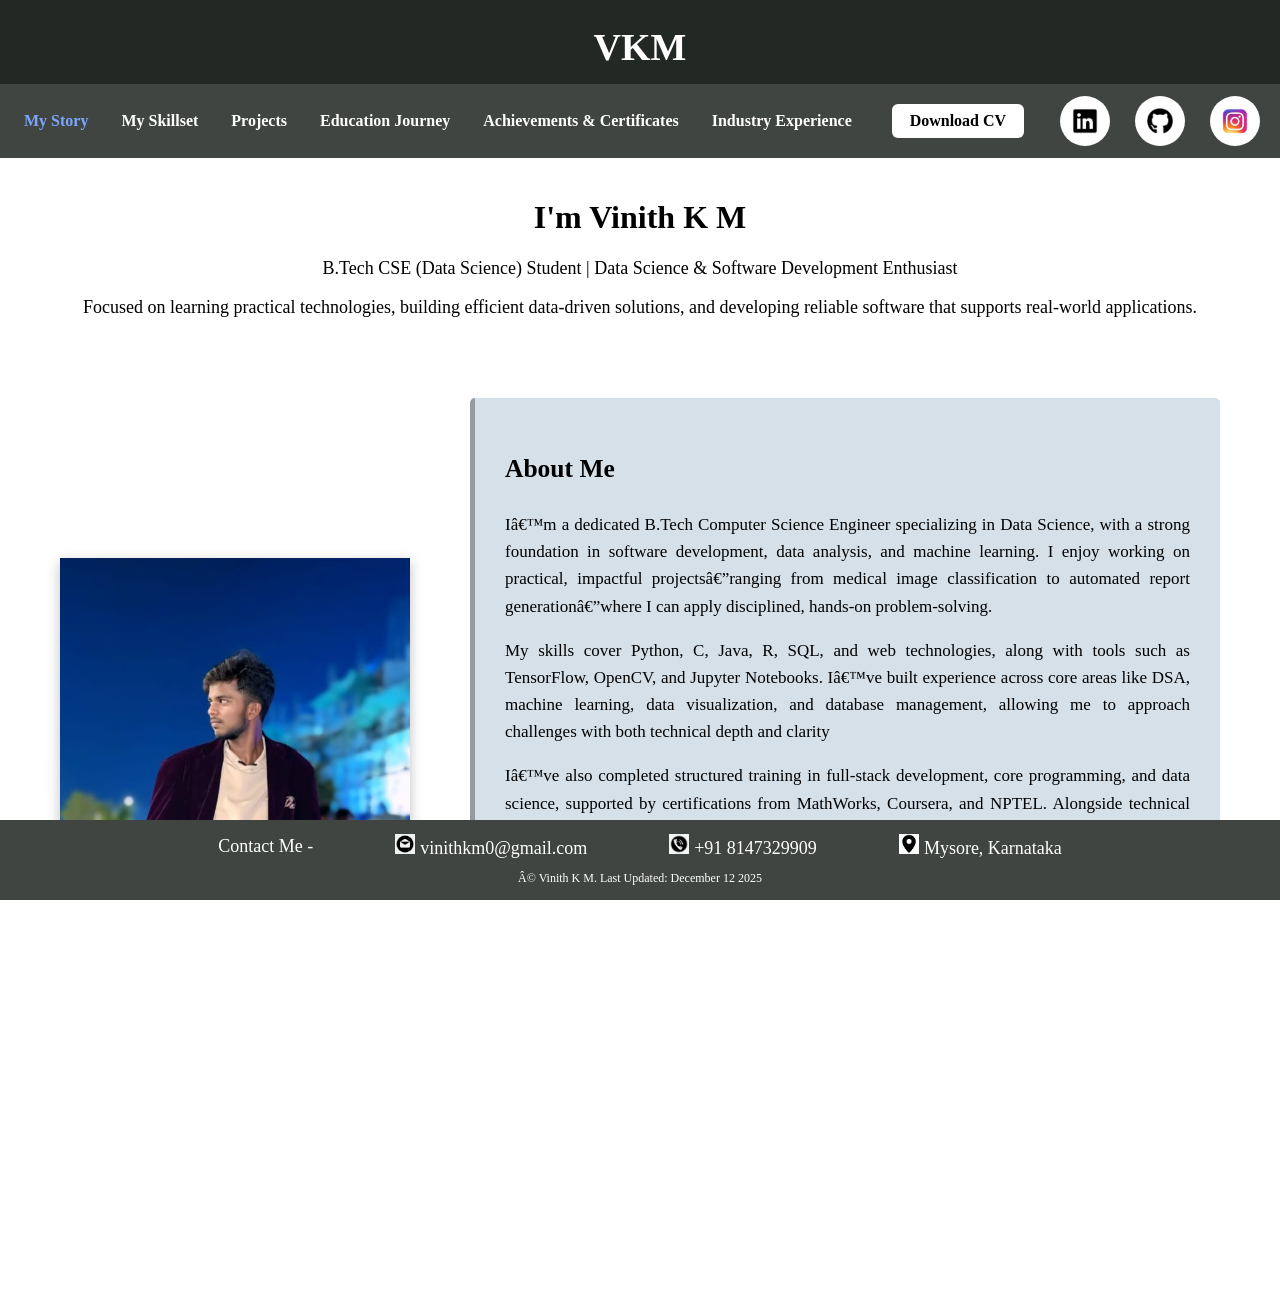
==== index.html @ 412a38e5 "Add files via upload" ====
<header class="main-header">

    <h1 class="site-title">VKM</h1>
<div class="nav-container">
    
    <nav>
        <ul class="nav-links">
            <li><a href="index.html" class="active">My Story</a></li>
            <li><a href="skills.html">My Skillset</a></li>
            <li><a href="projects.html">Projects</a></li>
            <li><a href="education.html">Education Journey</a></li>
            <li><a href="certificates.html">Achievements & Certificates</a></li>
            <li><a href="work.html">Industry Experience</a></li>
        </ul>
    </nav>

    <!-- CV Button FRST -->
    <a href="PDFs/VINITH K M  - ENG22DS0023.pdf" class="cv-btn" id="download CV">Download CV</a>

    <!-- Social Icons SECOND (after CV) -->
    <div class="header-socials">
        <a href="https://www.linkedin.com/in/vinith-k-m?utm_source=share&utm_campaign=share_via&utm_content=profile&utm_medium=android_app" target="_blank">
            <img src="images/linkdin.png" class="icon">
        </a>

        <a href="https://github.com/Vinithkm123" target="_blank">
            <img src="images/Github.png" class="icon">
        </a>

        <a href="https://www.instagram.com/mr_perfect_vini_05?igsh=MTJqa3Y0ZjNnNGR2eA==" target="_blank">
            <img src="images/insta.png" class="icon">
        </a>
    </div>

</div>

</header>

<!DOCTYPE html>
<html lang="en">
<head>
    <meta charset="UTF-8">
    <title>Vinith K M | Home</title>
    <link rel="stylesheet" href="style.css">
</head>

<body>

<div class="intro-text">
    <h1>I'm Vinith K M</h1>
    <p class="sub">B.Tech CSE (Data Science) Student | Data Science & Software Development Enthusiast</p>
    <p class="sub">Focused on learning practical technologies, building efficient data-driven solutions, and developing reliable software that supports real-world applications.</p>
</div>

 
<div class="page-layout">

    <div class="left-image">

                <section class="hero hero-home">

        <img src="images/my pic.jpeg" alt="Vinith K M">
    </div>

    <div class="right-content" c>

        <div class="home-wrapper">
            <div class="card about-card">
                <h2>About Me</h2>
                <p>I’m a dedicated B.Tech Computer Science Engineer specializing in Data Science, with a strong foundation in software development, data analysis, and machine learning. I enjoy working on practical, impactful projects—ranging from medical image classification to automated report generation—where I can apply disciplined, hands-on problem-solving.</p>

                <p>My skills cover Python, C, Java, R, SQL, and web technologies, along with tools such as TensorFlow, OpenCV,  and Jupyter Notebooks. I’ve built experience across core areas like DSA, machine learning, data visualization, and database management, allowing me to approach challenges with both technical depth and clarity</p>
                
                <p>I’ve also completed structured training in full-stack development, core programming, and data science, supported by certifications from MathWorks, Coursera, and NPTEL. Alongside technical learning, I’ve strengthened my communication and teamwork abilities through professional soft-skills programs.</p>
                 
                <p>I’ve completed an IoT industrial internship at Gravity India Pvt. Ltd., where I gained real-world exposure to device integration, sensors, cloud-based monitoring, and industrial workflows.
                   Alongside academics, I’m pursuing an advanced offline AI/ML program to sharpen my expertise through hands-on projects in statistics, machine learning, and deep learning.</p>   
            
                <p>Beyond academics, I enjoy creative work such as product innovation from waste and novel writing, and I stay active through cricket, cycling, and travel. I’m always exploring new ideas, learning consistently, and working toward building reliable, meaningful solutions.</p>
            </div>
        </div>

    </div>

</div>
<script>
document.getElementById("download CV").addEventListener("click", function(event) {
    event.preventDefault(); // stop auto-download

    // Step 1 → Ask confirmation
    let confirmDownload = confirm("Do you want to download the CV of Vinith K M?");

    if (confirmDownload) {
        // Step 2 → Start download
        const link = document.createElement('a');
        link.href = "PDFs/VINITH K M  - ENG22DS0023.pdf";
        link.download = "PDFs/VINITH K M CV.pdf";
        document.body.appendChild(link);
        link.click();
        document.body.removeChild(link);

        // Step 3 → Success message
        alert("CV downloaded successfully!");
    }
});
</script>
</body>

<footer>

    <div class="contact-links">
    <span>Contact Me - </span>
        <a class="contact-item" href="mailto:vinithkm0@gmail.com"target="_blank">
            <img src="images/mail.png" class="icon">
            <span>vinithkm0@gmail.com</span>
        </a>

        <a class="contact-item" href="tel:+917975054260">
            <img src="images/phone.png" class="icon"target="_blank">
            <span>+91 8147329909</span>
        </a>

         <a class="contact-item" href="https://www.google.com/maps/place/Mysuru,+Karnataka/@12.3106334,76.5532875,12z/data=!3m1!4b1!4m6!3m5!1s0x3baf70381d572ef9:0x2b89ece8c0f8396d!8m2!3d12.2958104!4d76.6393805!16zL20vMGo2MDM?entry=ttu&g_ep=EgoyMDI1MTIwOS4wIKXMDSoKLDEwMDc5MjA3MUgBUAM%3D"target="_blank">
            <img src="images/Location.png" class="icon">
            <span>Mysore, Karnataka</span>
        </a>
    </div>
    <p class="copyright">© Vinith K M. Last Updated: December 12 2025</p>
</footer>


</html>
---- style.css ----
/* RESET */
html, body {
    margin: 0;
    padding: 0;
    height: 100%;
    background: #ffffff;
    display: flex;
    flex-direction: column;
    overflow-x: hidden;
}

/* HEADER */
.main-header {
    background: #222824;
    padding-top: 25px;
    padding-bottom: 0;
    margin: 0;
}

header {
    position: relative;
}

.last-updated {
    position: absolute;
    top: 10px;
    right: 20px;
    font-size: 13px;
    color: #efe6e6;
    opacity: 0.85;
    font-weight: 500;
}

.site-title {
    text-align: center;
    color: white;
    font-size: 38px;
    font-weight: bold;
    margin: 0 0 15px 0;
}

/* NAV BAR */
.nav-container {
    width: 100%;
    background: #404541;
    padding: 12px 20px;
    display: flex;
    justify-content: space-between;
    align-items: center;
    flex-wrap: wrap;
    gap: 15px;
    box-sizing: border-box;
}

/* NAV LINKS */
.nav-links {
    list-style: none;
    display: flex;
    gap: 25px;
    padding: 0;
    margin: 0;
    flex-wrap: wrap;
    justify-content: center;
}

/* NAV ICON ROW */
.nav-icons {
    display: flex;
    align-items: center;
    justify-content: center;
    gap: 75px;
    flex-shrink: 0;
}

.nav-icons .icon {
    width: 74px;
    height: 44px;
    transition: transform 0.3s ease;
}

.nav-icons .icon:hover {
    transform: scale(1.25);
}

.nav-links a {
    position: relative;
    color: white;
    font-weight: 600;
    text-decoration: none;
    padding: 8px 4px;
    transition: color 0.25s ease;
}

.nav-links li a:hover {
    color: #7da6ff;
}

.nav-links a::after {
    content: "";
    position: absolute;
    left: 0;
    bottom: -4px;
    width: 0%;
    height: 3px;
    background: #7da6ff;
    transition: width 0.35s ease;
    border-radius: 10px;
}

.nav-links a:hover::after {
    width: 100%;
}

.active {
    color: #7da6ff !important;
}

.active::after {
    width: 100%;
}

/* HEADER SOCIAL ICONS */
.header-socials {
    display: flex;
    align-items: center;
    gap: 25px;
    flex-shrink: 0;
}

.header-socials a {
    width: 50px;
    height: 50px;
    background: white;
    border-radius: 50%;
    display: flex;
    align-items: center;
    justify-content: center;
    transition: transform 0.25s ease;
}

.header-socials .icon {
    width: 26px;
    height: 26px;
    object-fit: contain;
}

.header-socials a:hover {
    transform: scale(1.15);
    background: #7da6ff;
}

/* CV BUTTON */
.cv-btn {
    background: white;
    color: black;
    padding: 8px 18px;
    border-radius: 6px;
    font-weight: bold;
    text-decoration: none;
    transition: 0.25s;
    white-space: nowrap;
    flex-shrink: 0;
}

.cv-btn:hover {
    background: #7da6ff;
    transform: translateY(-3px);
}

/* PAGE CONTENT */
.page-layout {
    flex: 1;
    width: 100%;
    max-width: 1200px;
    margin: auto;
    display: flex;
    justify-content: center;
    align-items: center;
    gap: 60px;
    padding: 50px 20px 120px 20px;
    box-sizing: border-box;
}
.intro-text {
    width: 100%;
    text-align: center;
    margin-top: 20px;
}

.intro-text h1 {
    text-align: center !important;
}

/* ⭐ UPDATED HERO SECTION ⭐ */
.hero-section {
    display: flex;
    justify-content: center;   /* centers horizontally */
    align-items: center;       /* centers vertically */
    gap: 50px;
    padding: 40px 20px;
}

.hero-left img {
    width: 260px;
    height: 260px;
    border-radius: 50%;
    object-fit: cover;
}

.hero-right {
    text-align: center;  /* centers the H1 */
    max-width: 600px;
}

.hero-right h1 {
    font-size: 42px;
    margin-bottom: 20px;
    letter-spacing: 1px;
}

.sub {
    font-size: 18px;
    margin-bottom: 5px;
    text-align: center;
}

/* LEFT IMAGE (OLD) */
.left-image {
    width: 800px;
    height: 400px;
}

.left-image img {
    width: 100%;
    height: 100%;
    object-fit: cover;
    box-shadow: 0 4px 12px rgba(0,0,0,0.25);
}

/* RIGHT CONTENT */
.right-content {
    max-width: 750px;
    text-align: center;
}

/* ABOUT CARD */
.about-card {
    background: #d6e0e9;
    padding: 30px;
    border-left: 5px solid #989b9e;
    border-radius: 5px;
    margin-top: 25px;
    font-size: 17px;
    line-height: 1.6;
    text-align: justify;
}

/* FOOTER */
footer {
    position: fixed;
    bottom: 0;
    left: 0;
    width: 100%;
    background:#404541;
    text-align: center;
    padding: 2px 0;
    z-index: 1000;
}

body {
    padding-bottom: 40px;
}

/* CONTACT ROW */
.contact-links {
    display: flex;
    justify-content: center;
    align-items: center;
    gap: 82px;
    margin: 12px 0 2px 0;
}

.contact-item .icon {
    width: 20px;
    height: 20px;
    transition: transform 0.25s ease-in-out, opacity 0.25s ease-in-out;
}

.contact-item:hover .icon {
    transform: scale(1.12);
    opacity: 0.9;
}

.contact-item {
    transition: transform 0.25s ease-in-out;
    font-size: 20px;
    gap: 4px;
}

.contact-item:hover {
    transform: scale(1.05);
}

.contact-title,
footer span {
    color: white !important;
    font-size: 18px;
}

footer .copyright {
    color: white !important;
    opacity: 1 !important;
    font-size: 12px;
}

footer a {
    font-size: 86;
    color: white !important;
    text-decoration: none !important;
}

footer a:visited,
footer a:active,
footer a:hover {
    color: white !important;
}


/* SKILLS TITLE */
.skills-title {
    text-align: center;
    margin-top: 40px;
    font-size: 40px;
    font-weight: bold;
    color: #1e2124;
    letter-spacing: 1px;
}
.skills-heading {
    text-align: center;
    margin-top: 40px;   /* push below header */
    margin-bottom: 40px;
}

.skills-heading h2 {
    font-size: 38px;
    font-weight: 800;
    color: #000000;
    letter-spacing: 1px;
}

.skills-heading p {
    font-size: 18px;
    color: #181818;
    margin-top: 8px;
    opacity: 0.85;
}

/* SKILLS GRID */
.skills-container {
    max-width: 1200px;
    margin: 40px auto 120px auto;

    display: grid;
    grid-template-columns: repeat(auto-fill, minmax(280px, 1fr));
    
    gap: 120px;           /* equal spacing left–right & top–bottom */
    padding: 0 40px;     /* adds equal left–right breathing room */
    box-sizing: border-box;
}


/* CARD STYLE */
.skill-card {
    background: #d5c7ba;
    padding: 25px;
    border-radius: 12px;
    border-left: 6px solid #215caa;
    box-shadow: 0 4px 12px rgba(0,0,0,0.12);
    transition: transform 0.25s ease;
}

.skill-card:hover {
    transform: translateY(-6px);
}

/* CARD HEADING */
.skill-card h2 {
    margin-top: 0;
    margin-bottom: 15px;
    font-size: 24px;
    text-align: center;
    color: #1e2124;
}

/* LIST */
.skill-card ul {
    list-style: none;
    padding: 0;
    margin: 0;
}

.skill-card ul li {
    padding: 6px 0;
    font-size: 17px;
    border-bottom: 1px solid #c8c8c8;
}

.skill-card ul li:last-child {
    border: none;
}

/* PAGE TITLE */
.page-title {
    text-align: center;
    font-size: 38px;
    margin-top: 40px;
    margin-bottom: 30px;
    color: #1e2124;
}

.projects-heading {
    text-align: center;
    margin-top: 20px;     /* clean spacing under header */
    margin-bottom: 20px;
}

.projects-heading h2 {
    font-size: 38px;
    font-weight: 800;
    color: #000000;
    letter-spacing: 1px;
}

.projects-heading p {
    font-size: 18px;
    color: #161515;
    margin-top: 8px;
    opacity: 0.85;
}


/* PROJECT CONTAINER */
.projects-container {
    max-width: 1200px;
    margin: 60px auto 120px auto;   /* ↑ added top margin */
    padding: 0 40px;

    display: grid;
    grid-template-columns: repeat(auto-fill, minmax(320px, 1fr));
    gap: 40px;
}

/* PROJECT CARD */
.project-card {
    background: #d5c7ba;
    padding: 25px;
    border-radius: 12px;
    border-left: 5px solid #215caa;

    box-shadow: 0 4px 12px rgba(0,0,0,0.1);
    transition: transform 0.25s ease, box-shadow 0.25s ease;
}

/* Hover animation */
.project-card:hover {
    transform: translateY(-8px);
    box-shadow: 0 8px 20px rgba(0,0,0,0.2);
}

/* Title inside card */
.project-card h2 {
    font-size: 22px;
    margin-bottom: 10px;
    color: #215caa;
}

/* Paragraph */
.project-card p {
    font-size: 16px;
    line-height: 1.5;
    color: #333;
}

/* Button */
.project-btn {
    display: inline-block;
    margin-top: 15px;
    padding: 8px 14px;
    background: #215caa;
    color: white;
    text-decoration: none;
    border-radius: 6px;
    transition: 0.3s;
}

.project-btn:hover {
    background: #3b7bd6;
    transform: scale(1.05);
}

/* Education section */
.education-section {
  background: #fff;
  padding: 50px 20px;
}

.section-title {
  text-align: center;
  font-size: 34px;
  margin-bottom: 20px;
  font-weight: 700;
  color: #1e2124;
}

.education-heading {
    text-align: center;
    margin-top: 20px;       /* spacing under header */
    margin-bottom: 20px;
}

.education-heading h2 {
    font-size: 38px;
    font-weight: 800;
    color: #000000;
    letter-spacing: 1px;
}

.education-heading p {
    font-size: 18px;
    color: #181616;
    margin-top: 8px;
    opacity: 0.85;
}

/* Grid */
.education-grid {
  display: grid;
  grid-template-columns: repeat(auto-fit, minmax(330px, 1fr));
  gap: 28px;
  padding: 0 20px;
}

/* Entire card as link */
.edu-card {
  display: block;
  text-decoration: none;
  color: inherit;
  background: #d5c7ba;
  border-left: 6px solid #215caa;
  padding: 0;
  border-radius: 12px;
  overflow: hidden;
  transition: transform .22s ease, box-shadow .22s ease, background .22s ease;
  box-shadow: 0 6px 18px rgba(0,0,0,0.06);
}

.edu-card:hover {
  transform: translateY(-6px);
  box-shadow: 0 10px 26px rgba(0,0,0,0.12);
}

/* Institution Images */
.edu-img {
  width: 100%;
  height: 160px;
  object-fit: cover;
  border-bottom: 1px solid #ddd;
}

/* Content inside card */
.edu-content {
  padding: 18px 20px 20px;
}

.edu-head {
  display: flex;
  justify-content: space-between;
  align-items: center;
}

.edu-head h3 {
  margin: 0;
  font-size: 18px;
  color: #153a6b;
}

.edu-date {
  font-size: 13px;
  font-weight: 600;
  color: #616a75;
}

.edu-school {
  font-size: 15px;
  margin-top: 6px;
  margin-bottom: 10px;
  font-weight: 600;
  color: #333;
}

.edu-points,
.edu-ppoints {
  margin: 0;
  padding-left: 18px;
  font-size: 14px;
  line-height: 1.6;
  color: #333;
}

.edu-points li,
.edu-ppoints li {
  margin-bottom: 6px;
}

/* ============================
   CERTIFICATES PAGE LAYOUT
   ============================ */

.certificates-section {
    margin-top: 40px !important;     /* clean spacing below header */
    padding-bottom: 40px !important; /* clean spacing above footer */
    width: 100%;
    display: flex;
    justify-content: center;
}

.certifications-heading {
    text-align: center;
    margin-top: 20px;      
    margin-bottom: 5px;
}

.certifications-heading h2 {
    font-size: 38px;
    font-weight: 800;
    color: #1e2124;
    letter-spacing: 1px;
}

.certifications-heading p {
    font-size: 18px;
    color: #444;
    margin-top: 8px;
    opacity: 0.85;
}

/* List wrapper */
.cert-list {
    width: 85%;
    max-width: 1100px;
    display: flex;
    flex-direction: column;
    gap: 35px;
    margin: auto;
}

/* Certificate card layout */
.cert-card-horizontal {
    display: flex;
    align-items: center;
    background: #d5c7ba;
    padding: 25px;
    border-radius: 14px;
    box-shadow: 0px 5px 18px rgba(0,0,0,0.15);
    transition: 0.25s ease;
    width: 100%;
    min-height: 180px;
}

.cert-card-horizontal:hover {
    transform: translateY(-5px);
}

/* Left image */
.cert-img-box {
    width: 220px;
    height: 150px;
    border-radius: 12px;
    overflow: hidden;
    flex-shrink: 0;
}

.cert-img-box img {
    width: 100%;
    height: 100%;
    object-fit: cover;
}

/* Right content (text left + button right) */
.cert-info {
    margin-left: 25px;
    width: 100%;
    display: flex;
    justify-content: space-between;  /* left text + right button */
    align-items: center;
}

/* Text block */
.cert-text {
    max-width: 70%;
    display: flex;
    flex-direction: column;
    gap: 8px;
}

.cert-text h3 {
    margin: 0;
    font-size: 22px;
    font-weight: 700;
}

.cert-learned {
    padding-left: 18px;
    font-size: 15px;
    color: #333;
    line-height: 1.5;
}

.cert-learned li {
    margin-bottom: 4px;
}

/* Right-side button */
.view-cert-btn {
    padding: 10px 20px;
    background: #006cff;
    color: white !important;
    border-radius: 8px;
    text-decoration: none;
    font-weight: 600;
    white-space: nowrap;
    transition: 0.2s ease;
}

.view-cert-btn:hover {
    background: #004ec2;
    transform: translateY(-2px);
}

.work-heading {
    text-align: center;
    margin-top: 20px;       
    margin-bottom: 20px;
}

.work-heading h2 {
    font-size: 38px;
    font-weight: 800;
    color: #000000;
    letter-spacing: 1px;
}

.work-heading p {
    font-size: 18px;
    color: #201d1d;
    margin-top: 8px;
    opacity: 0.85;
}

.work-list {
    width: 85%;
    max-width: 1100px;
    margin: 40px auto 140px auto; /* safe spacing above footer */
    display: flex;
    flex-direction: column;
    gap: 30px;
}

.work-card {
    width: 85%;              /* reduce card width */
    max-width: 900px;        /* prevents stretching */
    margin: 0 auto;          /* centers the card */
    display: flex;
    align-items: center;
    justify-content: space-between;
    background: #d5c7ba;
    padding: 25px;
    border-radius: 12px;
    border-left: 6px solid #215caa;
    box-shadow: 0 5px 18px rgba(0,0,0,0.12);
    gap: 25px;
    transition: 0.25s ease;
}


.work-card:hover {
    transform: translateY(-5px);
}

/* LEFT IMAGE */
.work-left {
    display: flex;
    flex-direction: column;
    align-items: center;
}

.work-img {
    width: 160px;
    height: 120px;
    object-fit: cover;
    border-radius: 10px;
}

/* CENTER DETAILS */
.work-content {
    flex: 1;
}

.work-content h3 {
    margin: 0;
    font-size: 22px;
    font-weight: 700;
}

.work-duration {
    font-size: 15px;
    font-weight: 600;
    color: #444;
    margin-top: 4px;
}

.work-points {
    margin-top: 10px;
    padding-left: 18px;
    line-height: 1.6;
    font-size: 15px;
}

/* RIGHT BUTTON */
.view-work-btn {
    padding: 10px 20px;
    background: #006cff;
    color: #fff !important;
    border-radius: 8px;
    text-decoration: none;
    font-weight: 600;
    white-space: nowrap;
    transition: 0.25s ease;
}

.view-work-btn:hover {
    background: #004ec2;
    transform: translateY(-2px);
}
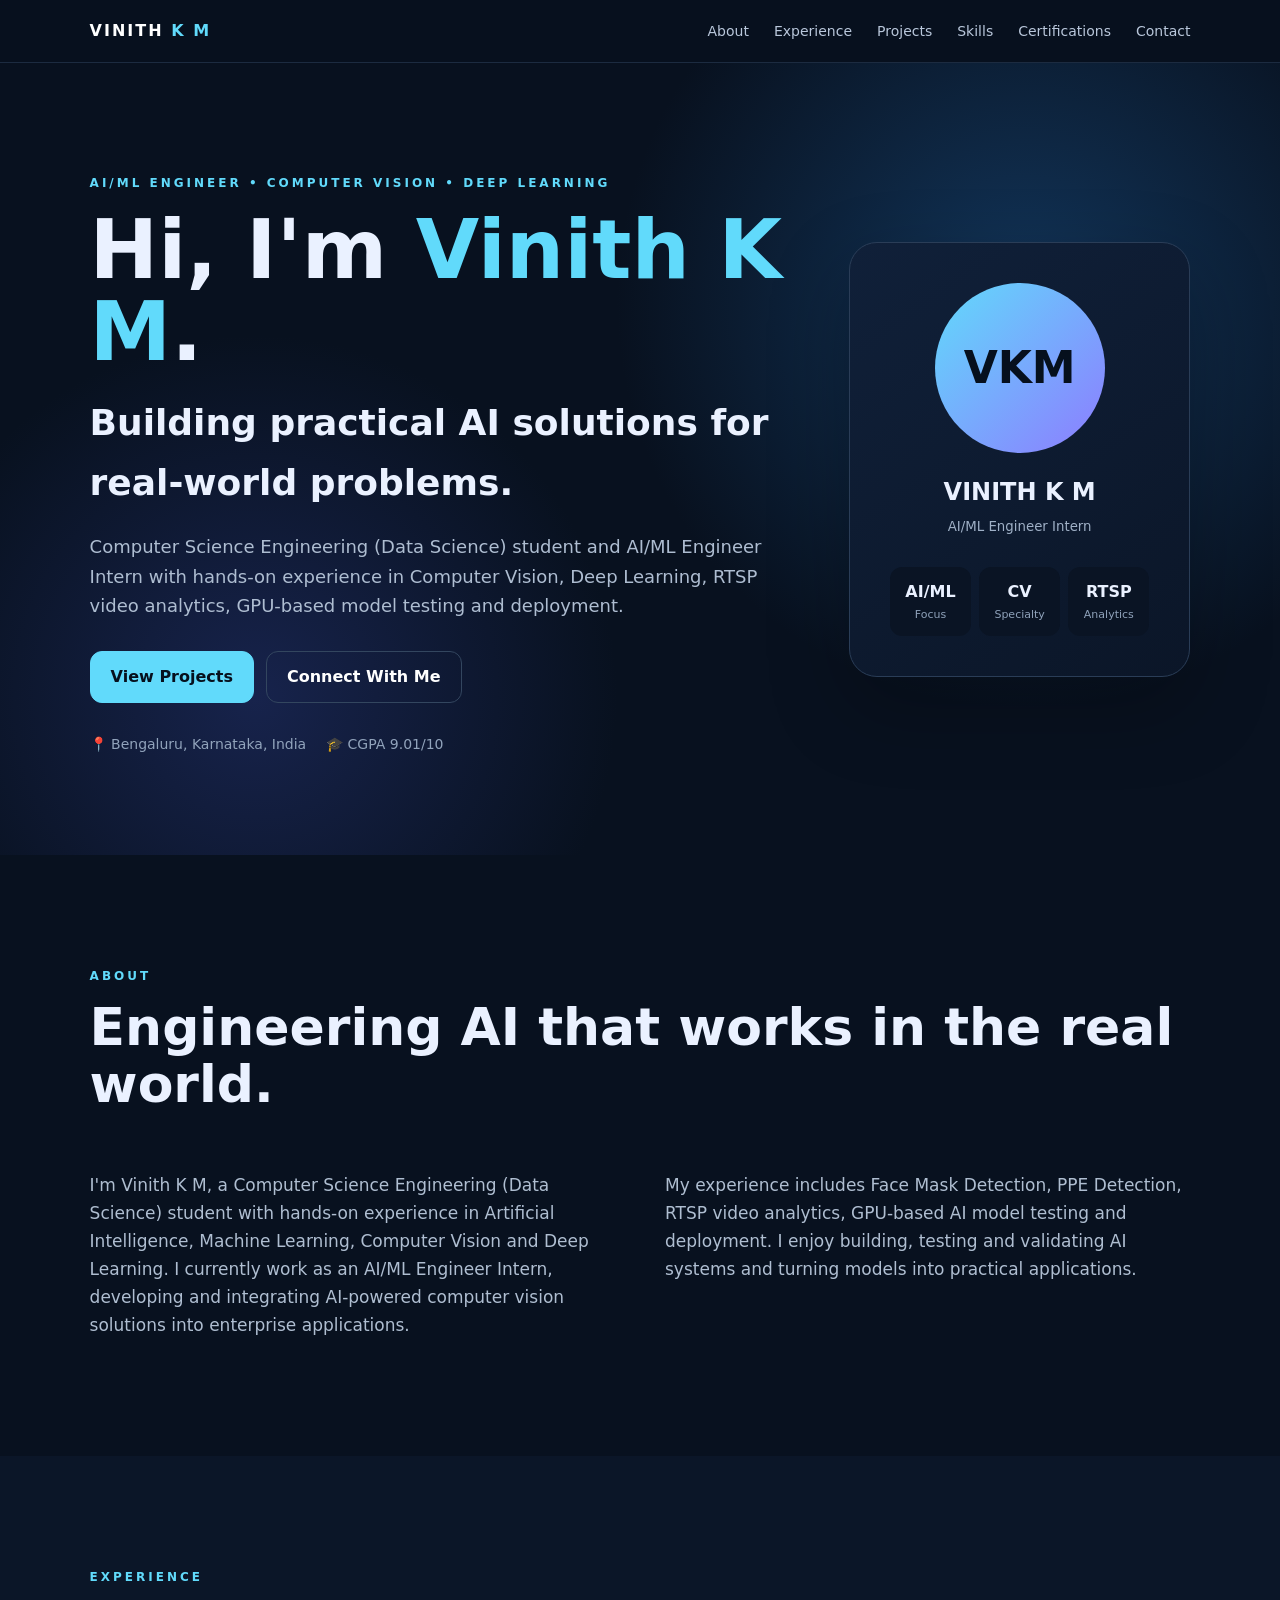
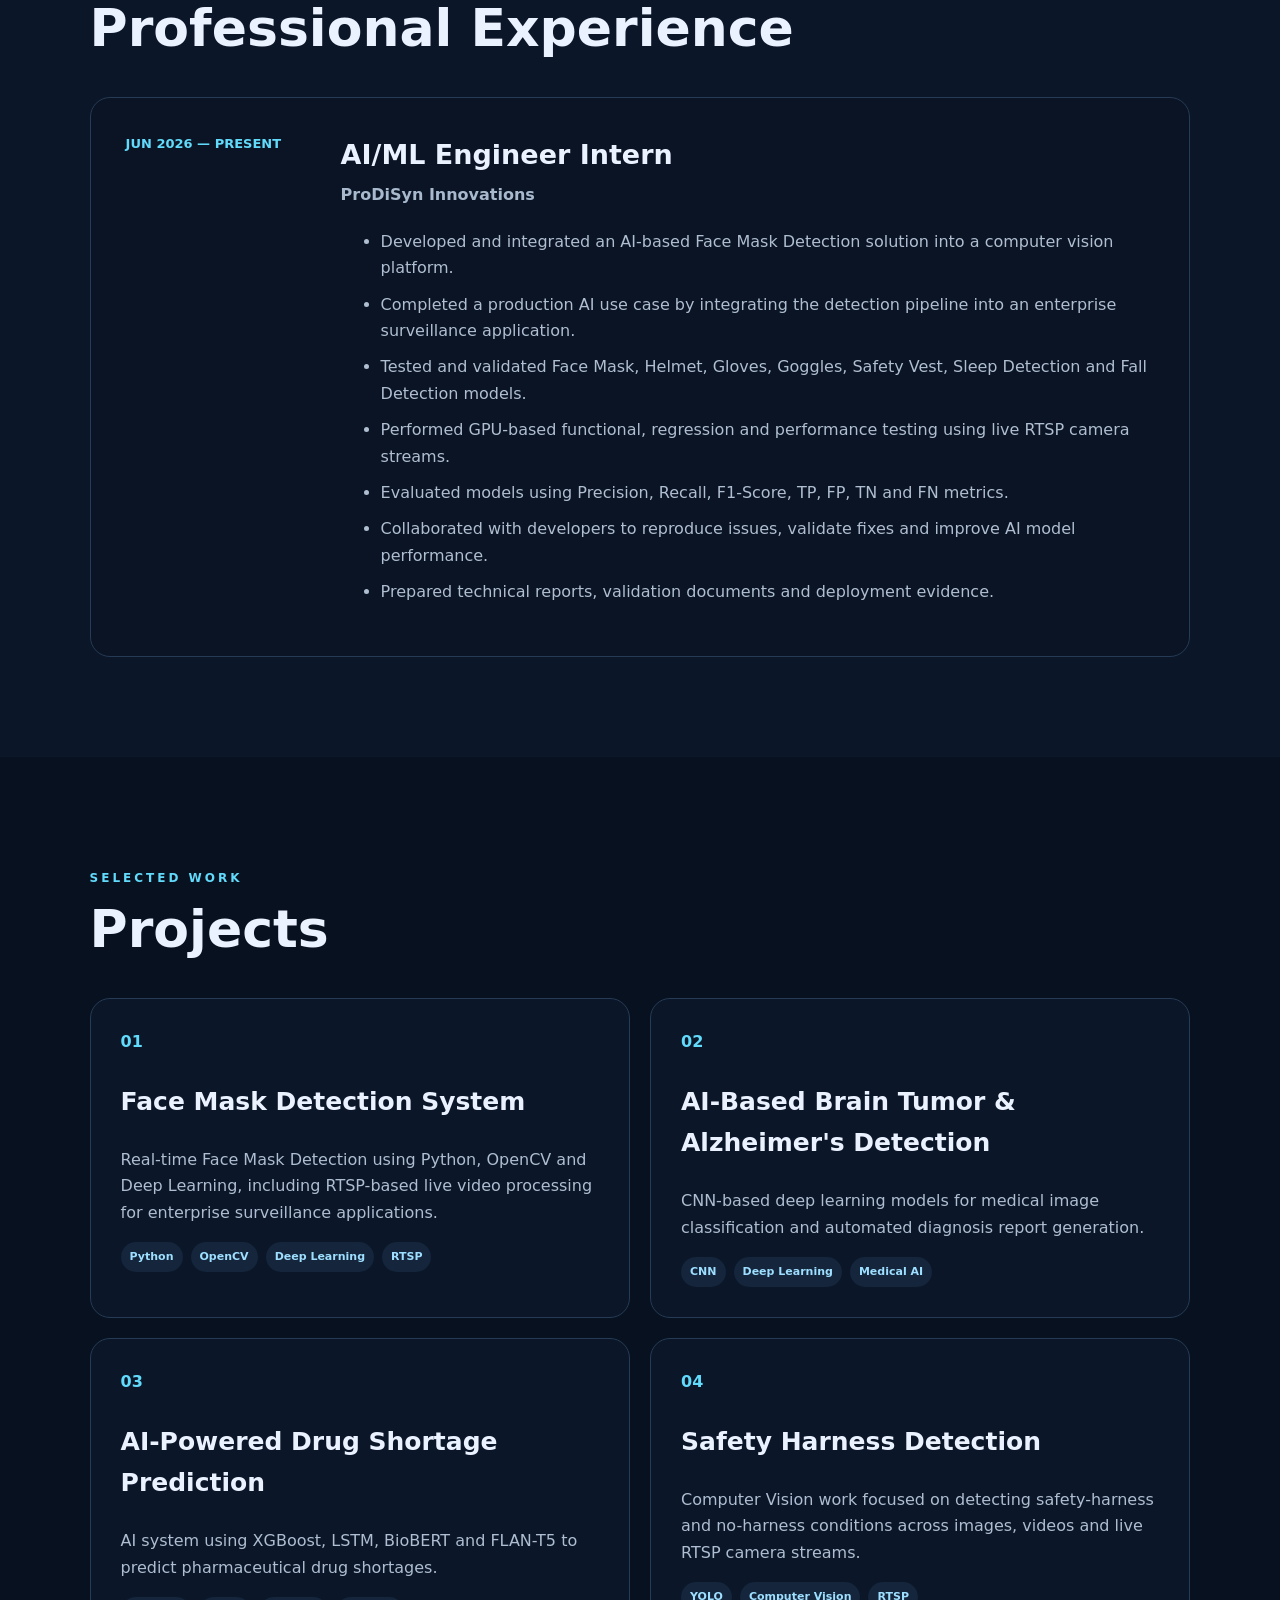
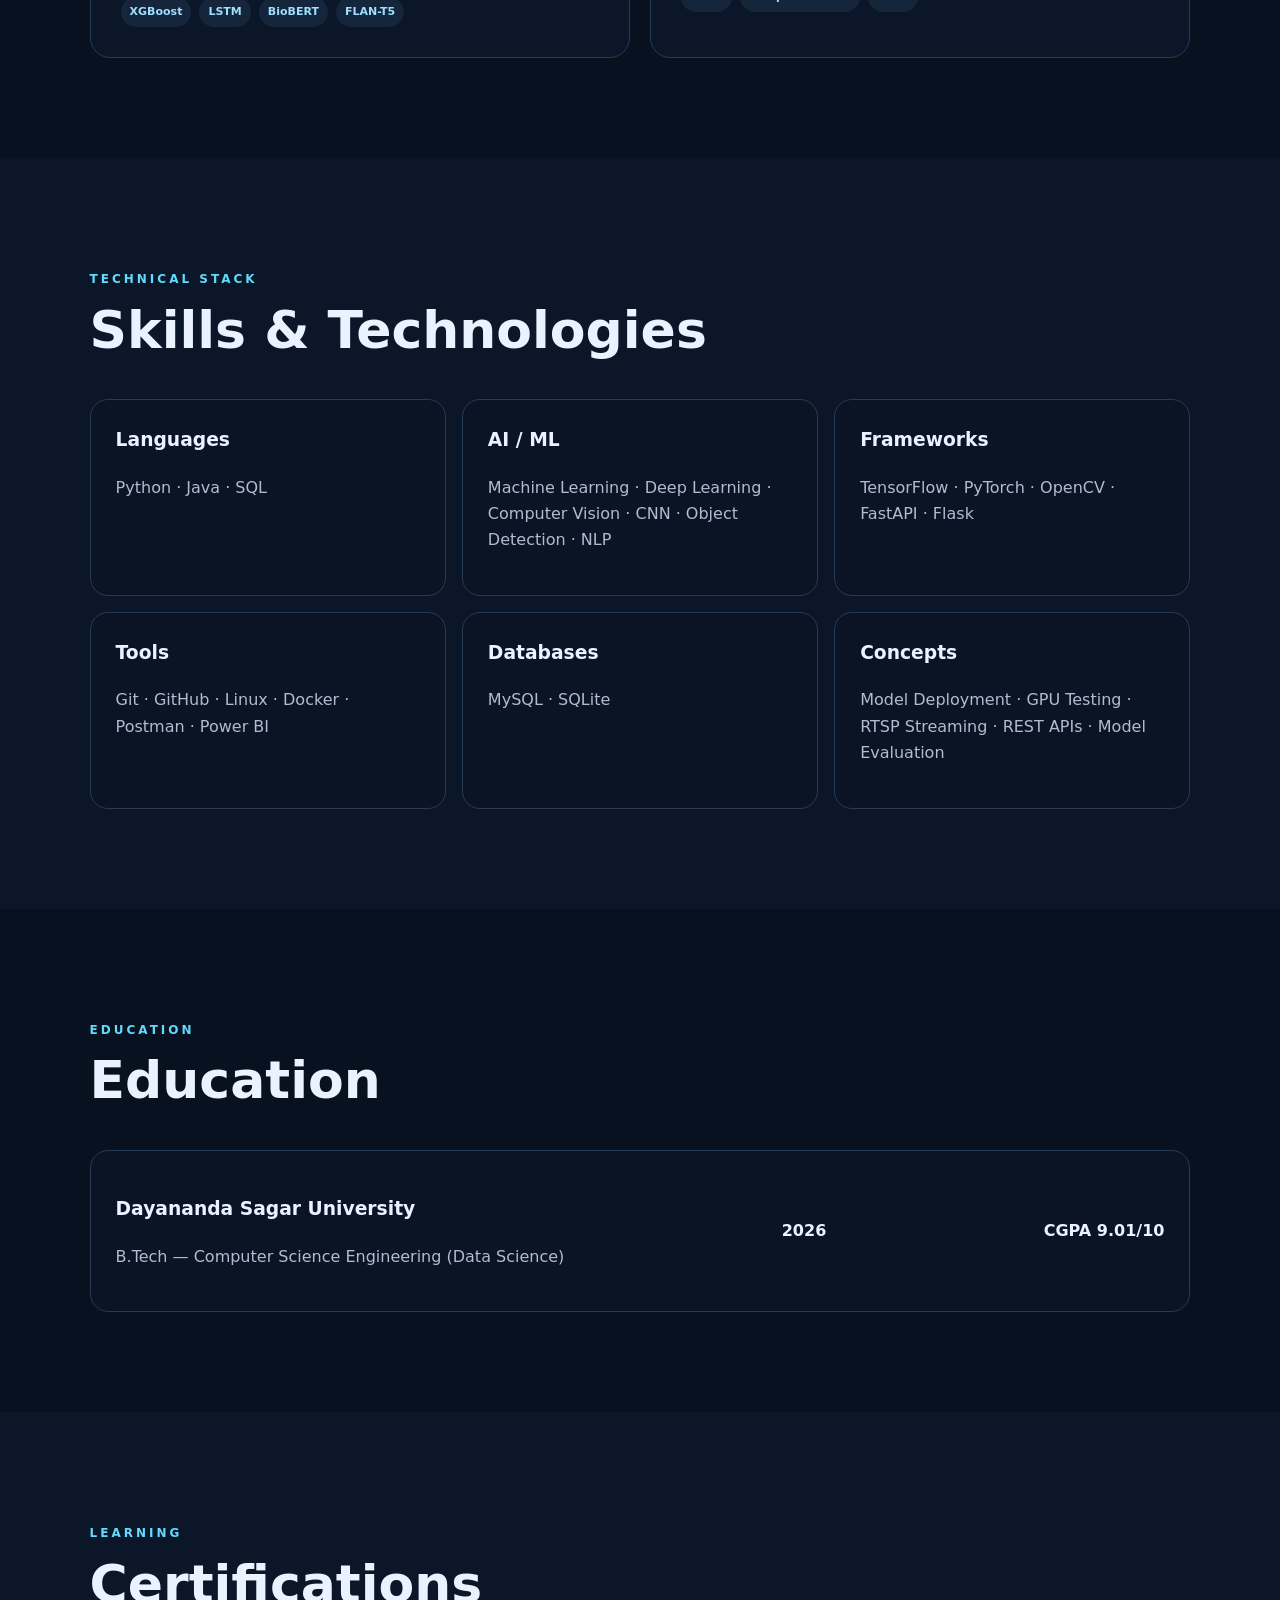
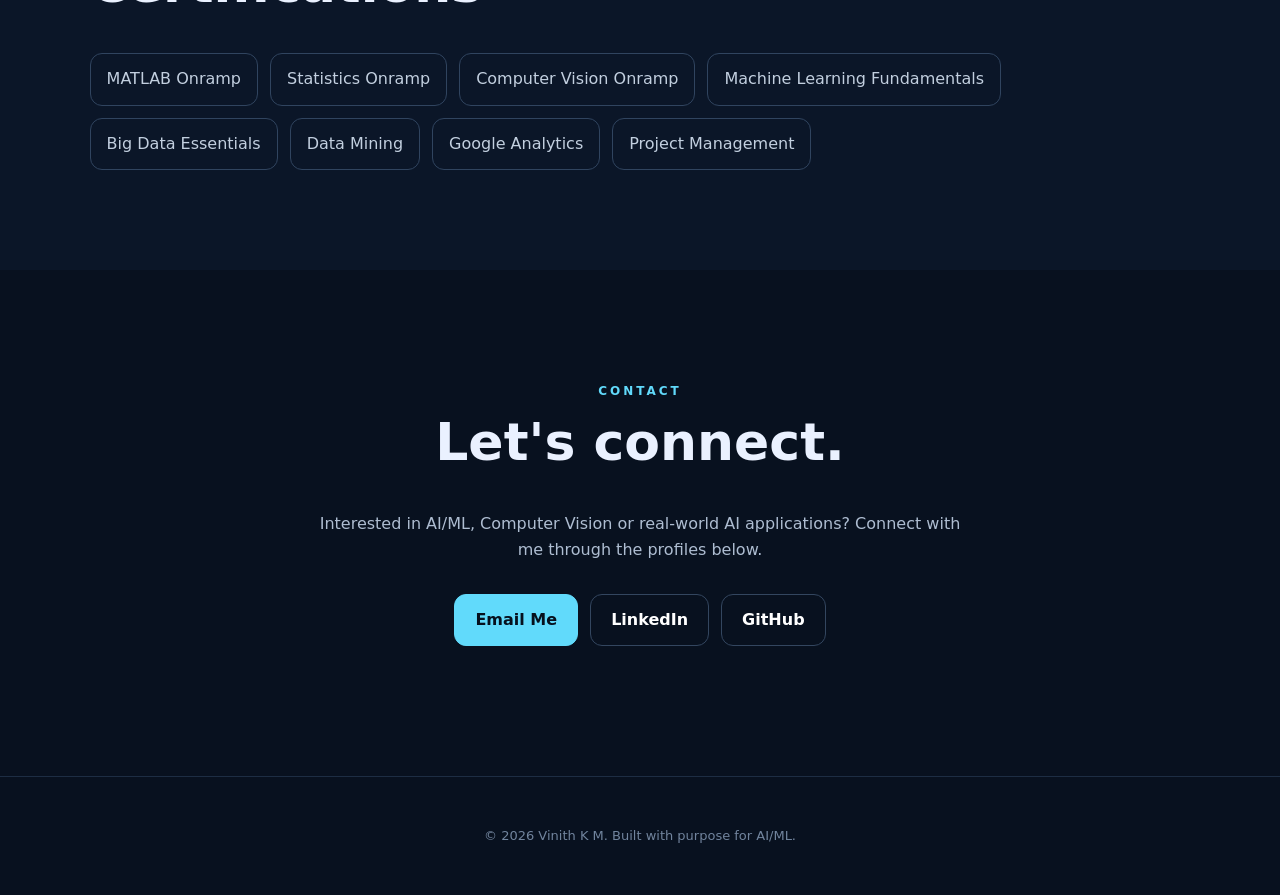
==== commit 8af6467b: "Update Vinith K M professional portfolio" ====
--- a/index.html
+++ b/index.html
@@ -1,136 +1,154 @@
-<header class="main-header">
-
-    <h1 class="site-title">VKM</h1>
-<div class="nav-container">
-    
-    <nav>
-        <ul class="nav-links">
-            <li><a href="index.html" class="active">My Story</a></li>
-            <li><a href="skills.html">My Skillset</a></li>
-            <li><a href="projects.html">Projects</a></li>
-            <li><a href="education.html">Education Journey</a></li>
-            <li><a href="certificates.html">Achievements & Certificates</a></li>
-            <li><a href="work.html">Industry Experience</a></li>
-        </ul>
-    </nav>
-
-    <!-- CV Button FRST -->
-    <a href="PDFs/VINITH K M  - ENG22DS0023.pdf" class="cv-btn" id="download CV">Download CV</a>
-
-    <!-- Social Icons SECOND (after CV) -->
-    <div class="header-socials">
-        <a href="https://www.linkedin.com/in/vinith-k-m?utm_source=share&utm_campaign=share_via&utm_content=profile&utm_medium=android_app" target="_blank">
-            <img src="images/linkdin.png" class="icon">
-        </a>
-
-        <a href="https://github.com/Vinithkm123" target="_blank">
-            <img src="images/Github.png" class="icon">
-        </a>
-
-        <a href="https://www.instagram.com/mr_perfect_vini_05?igsh=MTJqa3Y0ZjNnNGR2eA==" target="_blank">
-            <img src="images/insta.png" class="icon">
-        </a>
-    </div>
-
-</div>
-
-</header>
-
-<!DOCTYPE html>
-<html lang="en">
-<head>
-    <meta charset="UTF-8">
-    <title>Vinith K M | Home</title>
-    <link rel="stylesheet" href="style.css">
-</head>
-
-<body>
-
-<div class="intro-text">
-    <h1>I'm Vinith K M</h1>
-    <p class="sub">B.Tech CSE (Data Science) Student | Data Science & Software Development Enthusiast</p>
-    <p class="sub">Focused on learning practical technologies, building efficient data-driven solutions, and developing reliable software that supports real-world applications.</p>
-</div>
-
- 
-<div class="page-layout">
-
-    <div class="left-image">
-
-                <section class="hero hero-home">
-
-        <img src="images/my pic.jpeg" alt="Vinith K M">
-    </div>
-
-    <div class="right-content" c>
-
-        <div class="home-wrapper">
-            <div class="card about-card">
-                <h2>About Me</h2>
-                <p>I’m a dedicated B.Tech Computer Science Engineer specializing in Data Science, with a strong foundation in software development, data analysis, and machine learning. I enjoy working on practical, impactful projects—ranging from medical image classification to automated report generation—where I can apply disciplined, hands-on problem-solving.</p>
-
-                <p>My skills cover Python, C, Java, R, SQL, and web technologies, along with tools such as TensorFlow, OpenCV,  and Jupyter Notebooks. I’ve built experience across core areas like DSA, machine learning, data visualization, and database management, allowing me to approach challenges with both technical depth and clarity</p>
-                
-                <p>I’ve also completed structured training in full-stack development, core programming, and data science, supported by certifications from MathWorks, Coursera, and NPTEL. Alongside technical learning, I’ve strengthened my communication and teamwork abilities through professional soft-skills programs.</p>
-                 
-                <p>I’ve completed an IoT industrial internship at Gravity India Pvt. Ltd., where I gained real-world exposure to device integration, sensors, cloud-based monitoring, and industrial workflows.
-                   Alongside academics, I’m pursuing an advanced offline AI/ML program to sharpen my expertise through hands-on projects in statistics, machine learning, and deep learning.</p>   
-            
-                <p>Beyond academics, I enjoy creative work such as product innovation from waste and novel writing, and I stay active through cricket, cycling, and travel. I’m always exploring new ideas, learning consistently, and working toward building reliable, meaningful solutions.</p>
-            </div>
-        </div>
-
-    </div>
-
-</div>
-<script>
-document.getElementById("download CV").addEventListener("click", function(event) {
-    event.preventDefault(); // stop auto-download
-
-    // Step 1 → Ask confirmation
-    let confirmDownload = confirm("Do you want to download the CV of Vinith K M?");
-
-    if (confirmDownload) {
-        // Step 2 → Start download
-        const link = document.createElement('a');
-        link.href = "PDFs/VINITH K M  - ENG22DS0023.pdf";
-        link.download = "PDFs/VINITH K M CV.pdf";
-        document.body.appendChild(link);
-        link.click();
-        document.body.removeChild(link);
-
-        // Step 3 → Success message
-        alert("CV downloaded successfully!");
-    }
-});
-</script>
-</body>
-
-<footer>
-
-    <div class="contact-links">
-    <span>Contact Me - </span>
-        <a class="contact-item" href="mailto:vinithkm0@gmail.com"target="_blank">
-            <img src="images/mail.png" class="icon">
-            <span>vinithkm0@gmail.com</span>
-        </a>
-
-        <a class="contact-item" href="tel:+917975054260">
-            <img src="images/phone.png" class="icon"target="_blank">
-            <span>+91 8147329909</span>
-        </a>
-
-         <a class="contact-item" href="https://www.google.com/maps/place/Mysuru,+Karnataka/@12.3106334,76.5532875,12z/data=!3m1!4b1!4m6!3m5!1s0x3baf70381d572ef9:0x2b89ece8c0f8396d!8m2!3d12.2958104!4d76.6393805!16zL20vMGo2MDM?entry=ttu&g_ep=EgoyMDI1MTIwOS4wIKXMDSoKLDEwMDc5MjA3MUgBUAM%3D"target="_blank">
-            <img src="images/Location.png" class="icon">
-            <span>Mysore, Karnataka</span>
-        </a>
-    </div>
-    <p class="copyright">© Vinith K M. Last Updated: December 12 2025</p>
-</footer>
-
-
-</html>
-
-
-
-
+<!doctype html>
+<html lang="en">
+<head>
+  <meta charset="utf-8">
+  <meta name="viewport" content="width=device-width, initial-scale=1">
+  <title>Vinith K M | AI/ML Engineer | Computer Vision</title>
+  <meta name="description" content="Vinith K M is an AI/ML Engineer focused on Computer Vision, Deep Learning, RTSP video analytics, model testing and deployment.">
+  <meta name="author" content="Vinith K M">
+  <meta name="robots" content="index, follow">
+  <link rel="canonical" href="https://vinithkm123.github.io/">
+  <meta property="og:title" content="Vinith K M | AI/ML Engineer">
+  <meta property="og:description" content="AI/ML Engineer focused on Computer Vision, Deep Learning and real-world AI solutions.">
+  <meta property="og:type" content="website">
+  <meta property="og:url" content="https://vinithkm123.github.io/">
+  <link rel="stylesheet" href="style.css">
+  <script type="application/ld+json">
+  {
+    "@context":"https://schema.org",
+    "@type":"Person",
+    "name":"Vinith K M",
+    "jobTitle":"AI/ML Engineer Intern",
+    "description":"AI/ML Engineer focused on Artificial Intelligence, Machine Learning, Computer Vision and Deep Learning.",
+    "url":"https://vinithkm123.github.io/",
+    "sameAs":[
+      "https://www.linkedin.com/in/vinith-k-m",
+      "https://github.com/Vinithkm123"
+    ],
+    "knowsAbout":[
+      "Artificial Intelligence","Machine Learning","Computer Vision","Deep Learning",
+      "Python","OpenCV","TensorFlow","PyTorch","RTSP Streaming","Object Detection"
+    ]
+  }
+  </script>
+</head>
+<body>
+<header class="nav">
+  <a class="brand" href="#home">VINITH <span>K M</span></a>
+  <button class="menu" aria-label="Open menu">☰</button>
+  <nav>
+    <a href="#about">About</a><a href="#experience">Experience</a><a href="#projects">Projects</a>
+    <a href="#skills">Skills</a><a href="#certifications">Certifications</a><a href="#contact">Contact</a>
+  </nav>
+</header>
+
+<main>
+<section id="home" class="hero">
+  <div class="hero-copy">
+    <p class="eyebrow">AI/ML ENGINEER • COMPUTER VISION • DEEP LEARNING</p>
+    <h1>Hi, I'm <span>Vinith K M</span>.</h1>
+    <h2>Building practical AI solutions for real-world problems.</h2>
+    <p class="lead">Computer Science Engineering (Data Science) student and AI/ML Engineer Intern with hands-on experience in Computer Vision, Deep Learning, RTSP video analytics, GPU-based model testing and deployment.</p>
+    <div class="actions">
+      <a class="btn primary" href="#projects">View Projects</a>
+      <a class="btn" href="#contact">Connect With Me</a>
+    </div>
+    <div class="quick">
+      <span>📍 Bengaluru, Karnataka, India</span>
+      <span>🎓 CGPA 9.01/10</span>
+    </div>
+  </div>
+  <div class="hero-card">
+    <div class="avatar">VKM</div>
+    <p>VINITH K M</p>
+    <small>AI/ML Engineer Intern</small>
+    <div class="stats"><div><b>AI/ML</b><span>Focus</span></div><div><b>CV</b><span>Specialty</span></div><div><b>RTSP</b><span>Analytics</span></div></div>
+  </div>
+</section>
+
+<section id="about" class="section">
+  <p class="eyebrow">ABOUT</p>
+  <h2>Engineering AI that works in the real world.</h2>
+  <div class="two-col">
+    <p>I'm Vinith K M, a Computer Science Engineering (Data Science) student with hands-on experience in Artificial Intelligence, Machine Learning, Computer Vision and Deep Learning. I currently work as an AI/ML Engineer Intern, developing and integrating AI-powered computer vision solutions into enterprise applications.</p>
+    <p>My experience includes Face Mask Detection, PPE Detection, RTSP video analytics, GPU-based AI model testing and deployment. I enjoy building, testing and validating AI systems and turning models into practical applications.</p>
+  </div>
+</section>
+
+<section id="experience" class="section alt">
+  <p class="eyebrow">EXPERIENCE</p>
+  <h2>Professional Experience</h2>
+  <article class="timeline-card">
+    <div class="date">JUN 2026 — PRESENT</div>
+    <div>
+      <h3>AI/ML Engineer Intern</h3>
+      <h4>ProDiSyn Innovations</h4>
+      <ul>
+        <li>Developed and integrated an AI-based Face Mask Detection solution into a computer vision platform.</li>
+        <li>Completed a production AI use case by integrating the detection pipeline into an enterprise surveillance application.</li>
+        <li>Tested and validated Face Mask, Helmet, Gloves, Goggles, Safety Vest, Sleep Detection and Fall Detection models.</li>
+        <li>Performed GPU-based functional, regression and performance testing using live RTSP camera streams.</li>
+        <li>Evaluated models using Precision, Recall, F1-Score, TP, FP, TN and FN metrics.</li>
+        <li>Collaborated with developers to reproduce issues, validate fixes and improve AI model performance.</li>
+        <li>Prepared technical reports, validation documents and deployment evidence.</li>
+      </ul>
+    </div>
+  </article>
+</section>
+
+<section id="projects" class="section">
+  <p class="eyebrow">SELECTED WORK</p>
+  <h2>Projects</h2>
+  <div class="grid">
+    <article class="project"><span>01</span><h3>Face Mask Detection System</h3><p>Real-time Face Mask Detection using Python, OpenCV and Deep Learning, including RTSP-based live video processing for enterprise surveillance applications.</p><div class="tags"><b>Python</b><b>OpenCV</b><b>Deep Learning</b><b>RTSP</b></div></article>
+    <article class="project"><span>02</span><h3>AI-Based Brain Tumor & Alzheimer's Detection</h3><p>CNN-based deep learning models for medical image classification and automated diagnosis report generation.</p><div class="tags"><b>CNN</b><b>Deep Learning</b><b>Medical AI</b></div></article>
+    <article class="project"><span>03</span><h3>AI-Powered Drug Shortage Prediction</h3><p>AI system using XGBoost, LSTM, BioBERT and FLAN-T5 to predict pharmaceutical drug shortages.</p><div class="tags"><b>XGBoost</b><b>LSTM</b><b>BioBERT</b><b>FLAN-T5</b></div></article>
+    <article class="project"><span>04</span><h3>Safety Harness Detection</h3><p>Computer Vision work focused on detecting safety-harness and no-harness conditions across images, videos and live RTSP camera streams.</p><div class="tags"><b>YOLO</b><b>Computer Vision</b><b>RTSP</b></div></article>
+  </div>
+</section>
+
+<section id="skills" class="section alt">
+  <p class="eyebrow">TECHNICAL STACK</p>
+  <h2>Skills & Technologies</h2>
+  <div class="skill-groups">
+    <div><h3>Languages</h3><p>Python · Java · SQL</p></div>
+    <div><h3>AI / ML</h3><p>Machine Learning · Deep Learning · Computer Vision · CNN · Object Detection · NLP</p></div>
+    <div><h3>Frameworks</h3><p>TensorFlow · PyTorch · OpenCV · FastAPI · Flask</p></div>
+    <div><h3>Tools</h3><p>Git · GitHub · Linux · Docker · Postman · Power BI</p></div>
+    <div><h3>Databases</h3><p>MySQL · SQLite</p></div>
+    <div><h3>Concepts</h3><p>Model Deployment · GPU Testing · RTSP Streaming · REST APIs · Model Evaluation</p></div>
+  </div>
+</section>
+
+<section id="education" class="section">
+  <p class="eyebrow">EDUCATION</p>
+  <h2>Education</h2>
+  <div class="education-card"><div><h3>Dayananda Sagar University</h3><p>B.Tech — Computer Science Engineering (Data Science)</p></div><strong>2026</strong><b>CGPA 9.01/10</b></div>
+</section>
+
+<section id="certifications" class="section alt">
+  <p class="eyebrow">LEARNING</p>
+  <h2>Certifications</h2>
+  <div class="certs">
+    <span>MATLAB Onramp</span><span>Statistics Onramp</span><span>Computer Vision Onramp</span>
+    <span>Machine Learning Fundamentals</span><span>Big Data Essentials</span><span>Data Mining</span>
+    <span>Google Analytics</span><span>Project Management</span>
+  </div>
+</section>
+
+<section id="contact" class="section contact">
+  <p class="eyebrow">CONTACT</p>
+  <h2>Let's connect.</h2>
+  <p>Interested in AI/ML, Computer Vision or real-world AI applications? Connect with me through the profiles below.</p>
+  <div class="actions">
+    <a class="btn primary" href="mailto:vinithkm0@gmail.com">Email Me</a>
+    <a class="btn" href="https://www.linkedin.com/in/vinith-k-m">LinkedIn</a>
+    <a class="btn" href="https://github.com/Vinithkm123">GitHub</a>
+  </div>
+</section>
+</main>
+
+<footer><p>© 2026 Vinith K M. Built with purpose for AI/ML.</p></footer>
+<script src="script.js"></script>
+</body>
+</html>
--- a/style.css
+++ b/style.css
@@ -1,843 +1 @@
-/* RESET */
-html, body {
-    margin: 0;
-    padding: 0;
-    height: 100%;
-    background: #ffffff;
-    display: flex;
-    flex-direction: column;
-    overflow-x: hidden;
-}
-
-/* HEADER */
-.main-header {
-    background: #222824;
-    padding-top: 25px;
-    padding-bottom: 0;
-    margin: 0;
-}
-
-header {
-    position: relative;
-}
-
-.last-updated {
-    position: absolute;
-    top: 10px;
-    right: 20px;
-    font-size: 13px;
-    color: #efe6e6;
-    opacity: 0.85;
-    font-weight: 500;
-}
-
-.site-title {
-    text-align: center;
-    color: white;
-    font-size: 38px;
-    font-weight: bold;
-    margin: 0 0 15px 0;
-}
-
-/* NAV BAR */
-.nav-container {
-    width: 100%;
-    background: #404541;
-    padding: 12px 20px;
-    display: flex;
-    justify-content: space-between;
-    align-items: center;
-    flex-wrap: wrap;
-    gap: 15px;
-    box-sizing: border-box;
-}
-
-/* NAV LINKS */
-.nav-links {
-    list-style: none;
-    display: flex;
-    gap: 25px;
-    padding: 0;
-    margin: 0;
-    flex-wrap: wrap;
-    justify-content: center;
-}
-
-/* NAV ICON ROW */
-.nav-icons {
-    display: flex;
-    align-items: center;
-    justify-content: center;
-    gap: 75px;
-    flex-shrink: 0;
-}
-
-.nav-icons .icon {
-    width: 74px;
-    height: 44px;
-    transition: transform 0.3s ease;
-}
-
-.nav-icons .icon:hover {
-    transform: scale(1.25);
-}
-
-.nav-links a {
-    position: relative;
-    color: white;
-    font-weight: 600;
-    text-decoration: none;
-    padding: 8px 4px;
-    transition: color 0.25s ease;
-}
-
-.nav-links li a:hover {
-    color: #7da6ff;
-}
-
-.nav-links a::after {
-    content: "";
-    position: absolute;
-    left: 0;
-    bottom: -4px;
-    width: 0%;
-    height: 3px;
-    background: #7da6ff;
-    transition: width 0.35s ease;
-    border-radius: 10px;
-}
-
-.nav-links a:hover::after {
-    width: 100%;
-}
-
-.active {
-    color: #7da6ff !important;
-}
-
-.active::after {
-    width: 100%;
-}
-
-/* HEADER SOCIAL ICONS */
-.header-socials {
-    display: flex;
-    align-items: center;
-    gap: 25px;
-    flex-shrink: 0;
-}
-
-.header-socials a {
-    width: 50px;
-    height: 50px;
-    background: white;
-    border-radius: 50%;
-    display: flex;
-    align-items: center;
-    justify-content: center;
-    transition: transform 0.25s ease;
-}
-
-.header-socials .icon {
-    width: 26px;
-    height: 26px;
-    object-fit: contain;
-}
-
-.header-socials a:hover {
-    transform: scale(1.15);
-    background: #7da6ff;
-}
-
-/* CV BUTTON */
-.cv-btn {
-    background: white;
-    color: black;
-    padding: 8px 18px;
-    border-radius: 6px;
-    font-weight: bold;
-    text-decoration: none;
-    transition: 0.25s;
-    white-space: nowrap;
-    flex-shrink: 0;
-}
-
-.cv-btn:hover {
-    background: #7da6ff;
-    transform: translateY(-3px);
-}
-
-/* PAGE CONTENT */
-.page-layout {
-    flex: 1;
-    width: 100%;
-    max-width: 1200px;
-    margin: auto;
-    display: flex;
-    justify-content: center;
-    align-items: center;
-    gap: 60px;
-    padding: 50px 20px 120px 20px;
-    box-sizing: border-box;
-}
-.intro-text {
-    width: 100%;
-    text-align: center;
-    margin-top: 20px;
-}
-
-.intro-text h1 {
-    text-align: center !important;
-}
-
-/* ⭐ UPDATED HERO SECTION ⭐ */
-.hero-section {
-    display: flex;
-    justify-content: center;   /* centers horizontally */
-    align-items: center;       /* centers vertically */
-    gap: 50px;
-    padding: 40px 20px;
-}
-
-.hero-left img {
-    width: 260px;
-    height: 260px;
-    border-radius: 50%;
-    object-fit: cover;
-}
-
-.hero-right {
-    text-align: center;  /* centers the H1 */
-    max-width: 600px;
-}
-
-.hero-right h1 {
-    font-size: 42px;
-    margin-bottom: 20px;
-    letter-spacing: 1px;
-}
-
-.sub {
-    font-size: 18px;
-    margin-bottom: 5px;
-    text-align: center;
-}
-
-/* LEFT IMAGE (OLD) */
-.left-image {
-    width: 800px;
-    height: 400px;
-}
-
-.left-image img {
-    width: 100%;
-    height: 100%;
-    object-fit: cover;
-    box-shadow: 0 4px 12px rgba(0,0,0,0.25);
-}
-
-/* RIGHT CONTENT */
-.right-content {
-    max-width: 750px;
-    text-align: center;
-}
-
-/* ABOUT CARD */
-.about-card {
-    background: #d6e0e9;
-    padding: 30px;
-    border-left: 5px solid #989b9e;
-    border-radius: 5px;
-    margin-top: 25px;
-    font-size: 17px;
-    line-height: 1.6;
-    text-align: justify;
-}
-
-/* FOOTER */
-footer {
-    position: fixed;
-    bottom: 0;
-    left: 0;
-    width: 100%;
-    background:#404541;
-    text-align: center;
-    padding: 2px 0;
-    z-index: 1000;
-}
-
-body {
-    padding-bottom: 40px;
-}
-
-/* CONTACT ROW */
-.contact-links {
-    display: flex;
-    justify-content: center;
-    align-items: center;
-    gap: 82px;
-    margin: 12px 0 2px 0;
-}
-
-.contact-item .icon {
-    width: 20px;
-    height: 20px;
-    transition: transform 0.25s ease-in-out, opacity 0.25s ease-in-out;
-}
-
-.contact-item:hover .icon {
-    transform: scale(1.12);
-    opacity: 0.9;
-}
-
-.contact-item {
-    transition: transform 0.25s ease-in-out;
-    font-size: 20px;
-    gap: 4px;
-}
-
-.contact-item:hover {
-    transform: scale(1.05);
-}
-
-.contact-title,
-footer span {
-    color: white !important;
-    font-size: 18px;
-}
-
-footer .copyright {
-    color: white !important;
-    opacity: 1 !important;
-    font-size: 12px;
-}
-
-footer a {
-    font-size: 86;
-    color: white !important;
-    text-decoration: none !important;
-}
-
-footer a:visited,
-footer a:active,
-footer a:hover {
-    color: white !important;
-}
-
-
-/* SKILLS TITLE */
-.skills-title {
-    text-align: center;
-    margin-top: 40px;
-    font-size: 40px;
-    font-weight: bold;
-    color: #1e2124;
-    letter-spacing: 1px;
-}
-.skills-heading {
-    text-align: center;
-    margin-top: 40px;   /* push below header */
-    margin-bottom: 40px;
-}
-
-.skills-heading h2 {
-    font-size: 38px;
-    font-weight: 800;
-    color: #000000;
-    letter-spacing: 1px;
-}
-
-.skills-heading p {
-    font-size: 18px;
-    color: #181818;
-    margin-top: 8px;
-    opacity: 0.85;
-}
-
-/* SKILLS GRID */
-.skills-container {
-    max-width: 1200px;
-    margin: 40px auto 120px auto;
-
-    display: grid;
-    grid-template-columns: repeat(auto-fill, minmax(280px, 1fr));
-    
-    gap: 120px;           /* equal spacing left–right & top–bottom */
-    padding: 0 40px;     /* adds equal left–right breathing room */
-    box-sizing: border-box;
-}
-
-
-/* CARD STYLE */
-.skill-card {
-    background: #d5c7ba;
-    padding: 25px;
-    border-radius: 12px;
-    border-left: 6px solid #215caa;
-    box-shadow: 0 4px 12px rgba(0,0,0,0.12);
-    transition: transform 0.25s ease;
-}
-
-.skill-card:hover {
-    transform: translateY(-6px);
-}
-
-/* CARD HEADING */
-.skill-card h2 {
-    margin-top: 0;
-    margin-bottom: 15px;
-    font-size: 24px;
-    text-align: center;
-    color: #1e2124;
-}
-
-/* LIST */
-.skill-card ul {
-    list-style: none;
-    padding: 0;
-    margin: 0;
-}
-
-.skill-card ul li {
-    padding: 6px 0;
-    font-size: 17px;
-    border-bottom: 1px solid #c8c8c8;
-}
-
-.skill-card ul li:last-child {
-    border: none;
-}
-
-/* PAGE TITLE */
-.page-title {
-    text-align: center;
-    font-size: 38px;
-    margin-top: 40px;
-    margin-bottom: 30px;
-    color: #1e2124;
-}
-
-.projects-heading {
-    text-align: center;
-    margin-top: 20px;     /* clean spacing under header */
-    margin-bottom: 20px;
-}
-
-.projects-heading h2 {
-    font-size: 38px;
-    font-weight: 800;
-    color: #000000;
-    letter-spacing: 1px;
-}
-
-.projects-heading p {
-    font-size: 18px;
-    color: #161515;
-    margin-top: 8px;
-    opacity: 0.85;
-}
-
-
-/* PROJECT CONTAINER */
-.projects-container {
-    max-width: 1200px;
-    margin: 60px auto 120px auto;   /* ↑ added top margin */
-    padding: 0 40px;
-
-    display: grid;
-    grid-template-columns: repeat(auto-fill, minmax(320px, 1fr));
-    gap: 40px;
-}
-
-/* PROJECT CARD */
-.project-card {
-    background: #d5c7ba;
-    padding: 25px;
-    border-radius: 12px;
-    border-left: 5px solid #215caa;
-
-    box-shadow: 0 4px 12px rgba(0,0,0,0.1);
-    transition: transform 0.25s ease, box-shadow 0.25s ease;
-}
-
-/* Hover animation */
-.project-card:hover {
-    transform: translateY(-8px);
-    box-shadow: 0 8px 20px rgba(0,0,0,0.2);
-}
-
-/* Title inside card */
-.project-card h2 {
-    font-size: 22px;
-    margin-bottom: 10px;
-    color: #215caa;
-}
-
-/* Paragraph */
-.project-card p {
-    font-size: 16px;
-    line-height: 1.5;
-    color: #333;
-}
-
-/* Button */
-.project-btn {
-    display: inline-block;
-    margin-top: 15px;
-    padding: 8px 14px;
-    background: #215caa;
-    color: white;
-    text-decoration: none;
-    border-radius: 6px;
-    transition: 0.3s;
-}
-
-.project-btn:hover {
-    background: #3b7bd6;
-    transform: scale(1.05);
-}
-
-/* Education section */
-.education-section {
-  background: #fff;
-  padding: 50px 20px;
-}
-
-.section-title {
-  text-align: center;
-  font-size: 34px;
-  margin-bottom: 20px;
-  font-weight: 700;
-  color: #1e2124;
-}
-
-.education-heading {
-    text-align: center;
-    margin-top: 20px;       /* spacing under header */
-    margin-bottom: 20px;
-}
-
-.education-heading h2 {
-    font-size: 38px;
-    font-weight: 800;
-    color: #000000;
-    letter-spacing: 1px;
-}
-
-.education-heading p {
-    font-size: 18px;
-    color: #181616;
-    margin-top: 8px;
-    opacity: 0.85;
-}
-
-/* Grid */
-.education-grid {
-  display: grid;
-  grid-template-columns: repeat(auto-fit, minmax(330px, 1fr));
-  gap: 28px;
-  padding: 0 20px;
-}
-
-/* Entire card as link */
-.edu-card {
-  display: block;
-  text-decoration: none;
-  color: inherit;
-  background: #d5c7ba;
-  border-left: 6px solid #215caa;
-  padding: 0;
-  border-radius: 12px;
-  overflow: hidden;
-  transition: transform .22s ease, box-shadow .22s ease, background .22s ease;
-  box-shadow: 0 6px 18px rgba(0,0,0,0.06);
-}
-
-.edu-card:hover {
-  transform: translateY(-6px);
-  box-shadow: 0 10px 26px rgba(0,0,0,0.12);
-}
-
-/* Institution Images */
-.edu-img {
-  width: 100%;
-  height: 160px;
-  object-fit: cover;
-  border-bottom: 1px solid #ddd;
-}
-
-/* Content inside card */
-.edu-content {
-  padding: 18px 20px 20px;
-}
-
-.edu-head {
-  display: flex;
-  justify-content: space-between;
-  align-items: center;
-}
-
-.edu-head h3 {
-  margin: 0;
-  font-size: 18px;
-  color: #153a6b;
-}
-
-.edu-date {
-  font-size: 13px;
-  font-weight: 600;
-  color: #616a75;
-}
-
-.edu-school {
-  font-size: 15px;
-  margin-top: 6px;
-  margin-bottom: 10px;
-  font-weight: 600;
-  color: #333;
-}
-
-.edu-points,
-.edu-ppoints {
-  margin: 0;
-  padding-left: 18px;
-  font-size: 14px;
-  line-height: 1.6;
-  color: #333;
-}
-
-.edu-points li,
-.edu-ppoints li {
-  margin-bottom: 6px;
-}
-
-/* ============================
-   CERTIFICATES PAGE LAYOUT
-   ============================ */
-
-.certificates-section {
-    margin-top: 40px !important;     /* clean spacing below header */
-    padding-bottom: 40px !important; /* clean spacing above footer */
-    width: 100%;
-    display: flex;
-    justify-content: center;
-}
-
-.certifications-heading {
-    text-align: center;
-    margin-top: 20px;      
-    margin-bottom: 5px;
-}
-
-.certifications-heading h2 {
-    font-size: 38px;
-    font-weight: 800;
-    color: #1e2124;
-    letter-spacing: 1px;
-}
-
-.certifications-heading p {
-    font-size: 18px;
-    color: #444;
-    margin-top: 8px;
-    opacity: 0.85;
-}
-
-/* List wrapper */
-.cert-list {
-    width: 85%;
-    max-width: 1100px;
-    display: flex;
-    flex-direction: column;
-    gap: 35px;
-    margin: auto;
-}
-
-/* Certificate card layout */
-.cert-card-horizontal {
-    display: flex;
-    align-items: center;
-    background: #d5c7ba;
-    padding: 25px;
-    border-radius: 14px;
-    box-shadow: 0px 5px 18px rgba(0,0,0,0.15);
-    transition: 0.25s ease;
-    width: 100%;
-    min-height: 180px;
-}
-
-.cert-card-horizontal:hover {
-    transform: translateY(-5px);
-}
-
-/* Left image */
-.cert-img-box {
-    width: 220px;
-    height: 150px;
-    border-radius: 12px;
-    overflow: hidden;
-    flex-shrink: 0;
-}
-
-.cert-img-box img {
-    width: 100%;
-    height: 100%;
-    object-fit: cover;
-}
-
-/* Right content (text left + button right) */
-.cert-info {
-    margin-left: 25px;
-    width: 100%;
-    display: flex;
-    justify-content: space-between;  /* left text + right button */
-    align-items: center;
-}
-
-/* Text block */
-.cert-text {
-    max-width: 70%;
-    display: flex;
-    flex-direction: column;
-    gap: 8px;
-}
-
-.cert-text h3 {
-    margin: 0;
-    font-size: 22px;
-    font-weight: 700;
-}
-
-.cert-learned {
-    padding-left: 18px;
-    font-size: 15px;
-    color: #333;
-    line-height: 1.5;
-}
-
-.cert-learned li {
-    margin-bottom: 4px;
-}
-
-/* Right-side button */
-.view-cert-btn {
-    padding: 10px 20px;
-    background: #006cff;
-    color: white !important;
-    border-radius: 8px;
-    text-decoration: none;
-    font-weight: 600;
-    white-space: nowrap;
-    transition: 0.2s ease;
-}
-
-.view-cert-btn:hover {
-    background: #004ec2;
-    transform: translateY(-2px);
-}
-
-.work-heading {
-    text-align: center;
-    margin-top: 20px;       
-    margin-bottom: 20px;
-}
-
-.work-heading h2 {
-    font-size: 38px;
-    font-weight: 800;
-    color: #000000;
-    letter-spacing: 1px;
-}
-
-.work-heading p {
-    font-size: 18px;
-    color: #201d1d;
-    margin-top: 8px;
-    opacity: 0.85;
-}
-
-.work-list {
-    width: 85%;
-    max-width: 1100px;
-    margin: 40px auto 140px auto; /* safe spacing above footer */
-    display: flex;
-    flex-direction: column;
-    gap: 30px;
-}
-
-.work-card {
-    width: 85%;              /* reduce card width */
-    max-width: 900px;        /* prevents stretching */
-    margin: 0 auto;          /* centers the card */
-    display: flex;
-    align-items: center;
-    justify-content: space-between;
-    background: #d5c7ba;
-    padding: 25px;
-    border-radius: 12px;
-    border-left: 6px solid #215caa;
-    box-shadow: 0 5px 18px rgba(0,0,0,0.12);
-    gap: 25px;
-    transition: 0.25s ease;
-}
-
-
-.work-card:hover {
-    transform: translateY(-5px);
-}
-
-/* LEFT IMAGE */
-.work-left {
-    display: flex;
-    flex-direction: column;
-    align-items: center;
-}
-
-.work-img {
-    width: 160px;
-    height: 120px;
-    object-fit: cover;
-    border-radius: 10px;
-}
-
-/* CENTER DETAILS */
-.work-content {
-    flex: 1;
-}
-
-.work-content h3 {
-    margin: 0;
-    font-size: 22px;
-    font-weight: 700;
-}
-
-.work-duration {
-    font-size: 15px;
-    font-weight: 600;
-    color: #444;
-    margin-top: 4px;
-}
-
-.work-points {
-    margin-top: 10px;
-    padding-left: 18px;
-    line-height: 1.6;
-    font-size: 15px;
-}
-
-/* RIGHT BUTTON */
-.view-work-btn {
-    padding: 10px 20px;
-    background: #006cff;
-    color: #fff !important;
-    border-radius: 8px;
-    text-decoration: none;
-    font-weight: 600;
-    white-space: nowrap;
-    transition: 0.25s ease;
-}
-
-.view-work-btn:hover {
-    background: #004ec2;
-    transform: translateY(-2px);
-}
+*{box-sizing:border-box}html{scroll-behavior:smooth}body{margin:0;background:#08111f;color:#eaf1ff;font-family:Inter,system-ui,-apple-system,Segoe UI,sans-serif;line-height:1.65}.nav{position:sticky;top:0;z-index:10;display:flex;align-items:center;justify-content:space-between;padding:18px 7%;background:rgba(8,17,31,.86);backdrop-filter:blur(16px);border-bottom:1px solid #1c2b40}.brand{font-weight:900;letter-spacing:2px;color:#fff;text-decoration:none}.brand span{color:#61dafb}.nav nav{display:flex;gap:25px}.nav nav a{color:#b9c7db;text-decoration:none;font-size:14px}.nav nav a:hover{color:#fff}.menu{display:none;background:none;border:0;color:#fff;font-size:24px}.hero{min-height:88vh;display:grid;grid-template-columns:1.35fr .65fr;align-items:center;gap:50px;padding:80px 7%;background:radial-gradient(circle at 80% 30%,#12355a 0,transparent 35%),radial-gradient(circle at 20% 80%,#17234c 0,transparent 30%)}.eyebrow{font-size:12px;font-weight:800;letter-spacing:3px;color:#61dafb}.hero h1{font-size:clamp(46px,7vw,82px);line-height:1;margin:15px 0}.hero h1 span{color:#61dafb}.hero h2{font-size:clamp(22px,3vw,36px);max-width:760px;margin:20px 0}.lead{max-width:760px;color:#aebdd1;font-size:18px}.actions{display:flex;gap:12px;flex-wrap:wrap;margin:30px 0}.btn{display:inline-block;padding:12px 20px;border:1px solid #33465f;border-radius:12px;color:#fff;text-decoration:none;font-weight:700}.btn.primary{background:#61dafb;color:#06101d;border-color:#61dafb}.quick{display:flex;gap:20px;flex-wrap:wrap;color:#91a3bb;font-size:14px}.hero-card{padding:40px;border:1px solid #2a3d57;border-radius:28px;background:linear-gradient(145deg,#102039,#0b1628);box-shadow:0 30px 80px rgba(0,0,0,.25);text-align:center}.avatar{width:170px;height:170px;border-radius:50%;margin:auto;display:grid;place-items:center;font-size:44px;font-weight:900;background:linear-gradient(135deg,#61dafb,#8d7cff);color:#06101d}.hero-card p{font-size:24px;font-weight:900;margin:20px 0 0}.hero-card small{color:#9fb0c6}.stats{display:grid;grid-template-columns:repeat(3,1fr);gap:8px;margin-top:28px}.stats div{padding:12px 4px;background:#0a1424;border-radius:12px}.stats b,.stats span{display:block}.stats span{font-size:11px;color:#8fa2ba}.section{padding:100px 7%;max-width:1300px;margin:auto}.section h2{font-size:clamp(32px,5vw,52px);line-height:1.1;margin:8px 0 40px}.alt{max-width:none;background:#0b1628}.alt>*{max-width:1160px;margin-left:auto;margin-right:auto}.two-col{display:grid;grid-template-columns:1fr 1fr;gap:50px;color:#afbed1;font-size:17px}.timeline-card{display:grid;grid-template-columns:180px 1fr;gap:35px;padding:35px;border:1px solid #263b56;border-radius:20px;background:#0a1424}.date{color:#61dafb;font-weight:800;font-size:13px}.timeline-card h3{font-size:27px;margin:0}.timeline-card h4{margin:5px 0 20px;color:#a8b9ce}.timeline-card li{margin:10px 0;color:#afbed1}.grid{display:grid;grid-template-columns:repeat(2,1fr);gap:20px}.project{padding:30px;border:1px solid #263b56;border-radius:20px;background:#0b1628;transition:.25s}.project:hover{transform:translateY(-5px);border-color:#61dafb}.project span{color:#61dafb;font-weight:900}.project h3{font-size:25px}.project p{color:#aebdd1}.tags{display:flex;gap:8px;flex-wrap:wrap}.tags b{font-size:11px;padding:6px 9px;border-radius:99px;background:#14253c;color:#9edfff}.skill-groups{display:grid;grid-template-columns:repeat(3,1fr);gap:16px}.skill-groups div,.education-card{padding:25px;border:1px solid #263b56;border-radius:18px;background:#0a1424}.skill-groups h3{margin-top:0}.skill-groups p{color:#aebdd1}.education-card{display:flex;align-items:center;gap:30px;justify-content:space-between}.education-card p{color:#aebdd1}.certs{display:flex;flex-wrap:wrap;gap:12px}.certs span{padding:12px 16px;border:1px solid #30445f;border-radius:12px;color:#c2cfdf}.contact{text-align:center}.contact>p:not(.eyebrow){max-width:650px;margin:0 auto;color:#aebdd1}.contact .actions{justify-content:center}footer{padding:35px 7%;text-align:center;border-top:1px solid #1d2d43;color:#71849d;font-size:13px}@media(max-width:800px){.nav nav{display:none}.menu{display:block}.nav.open nav{display:flex;position:absolute;top:65px;left:0;right:0;padding:20px 7%;background:#08111f;flex-direction:column}.hero,.two-col,.grid,.skill-groups{grid-template-columns:1fr}.hero{padding-top:55px}.hero-card{max-width:400px}.timeline-card{grid-template-columns:1fr}.education-card{align-items:flex-start;flex-direction:column;gap:5px}}
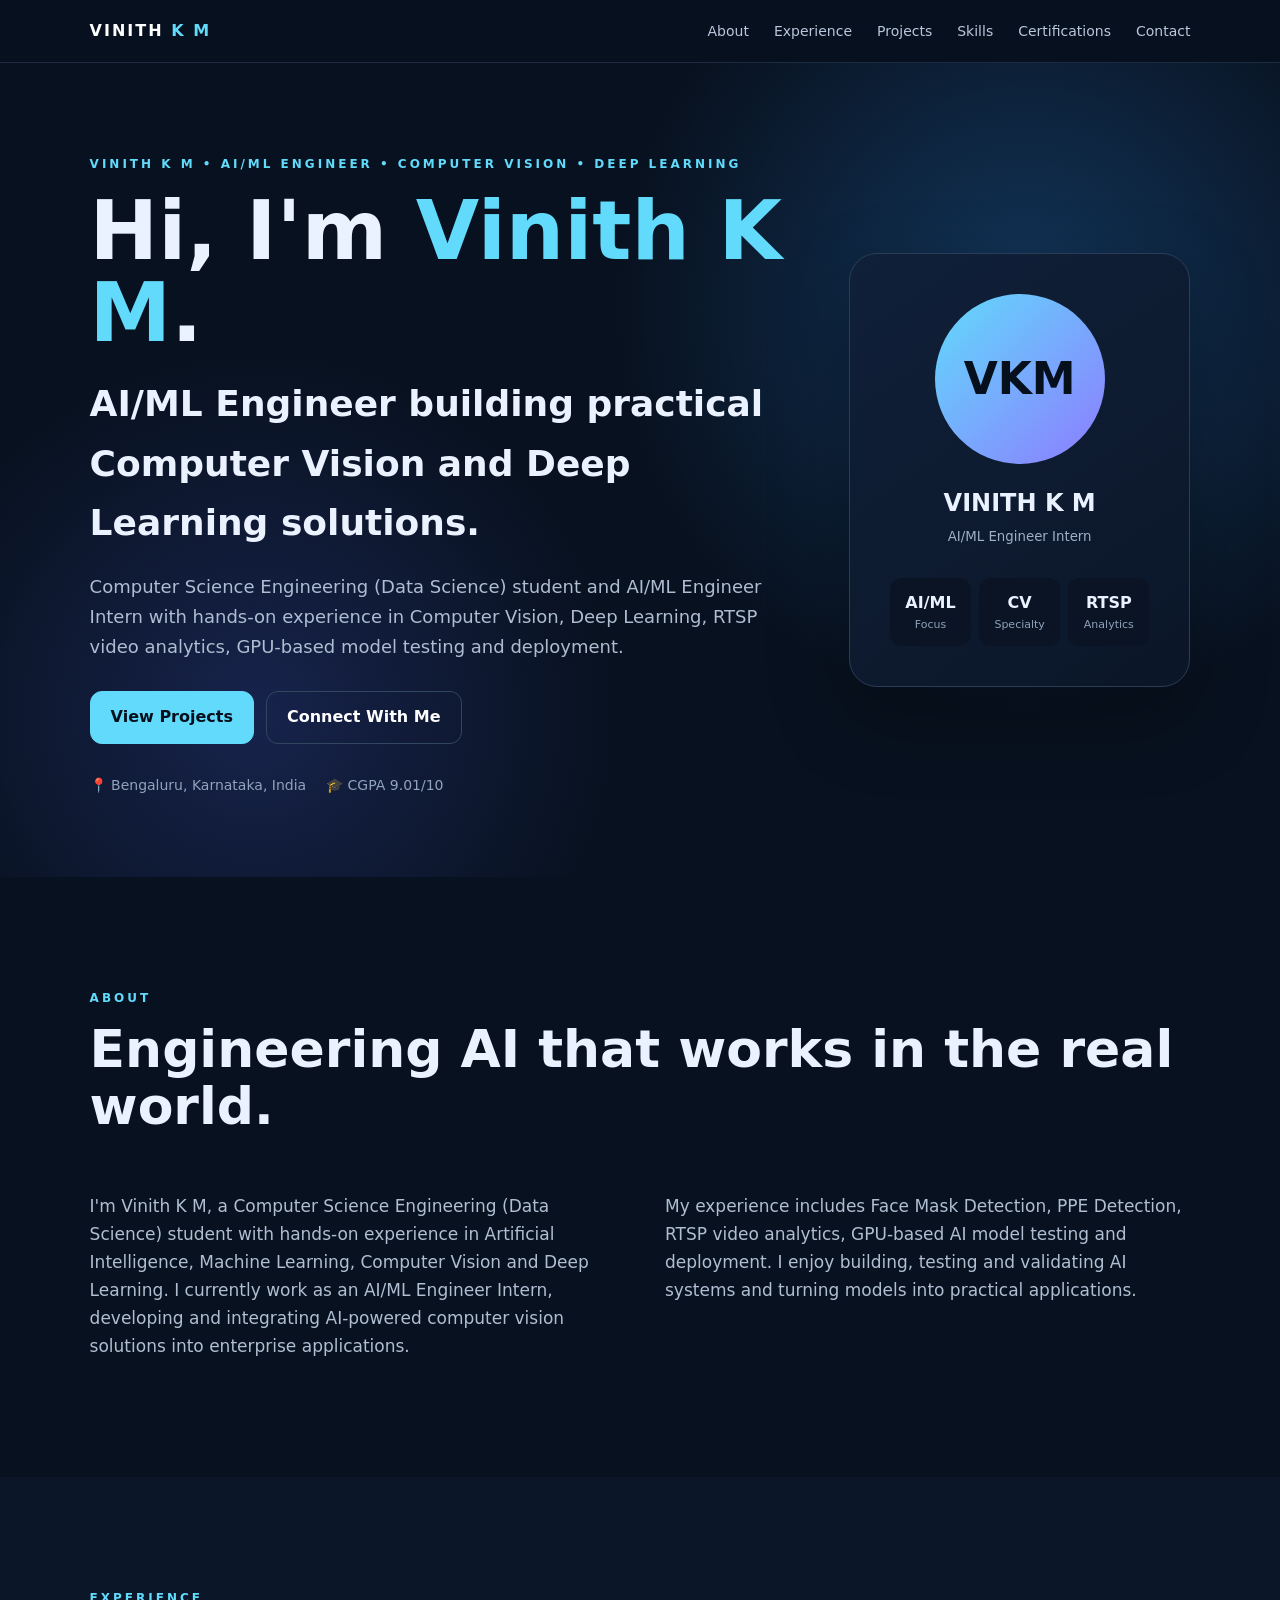
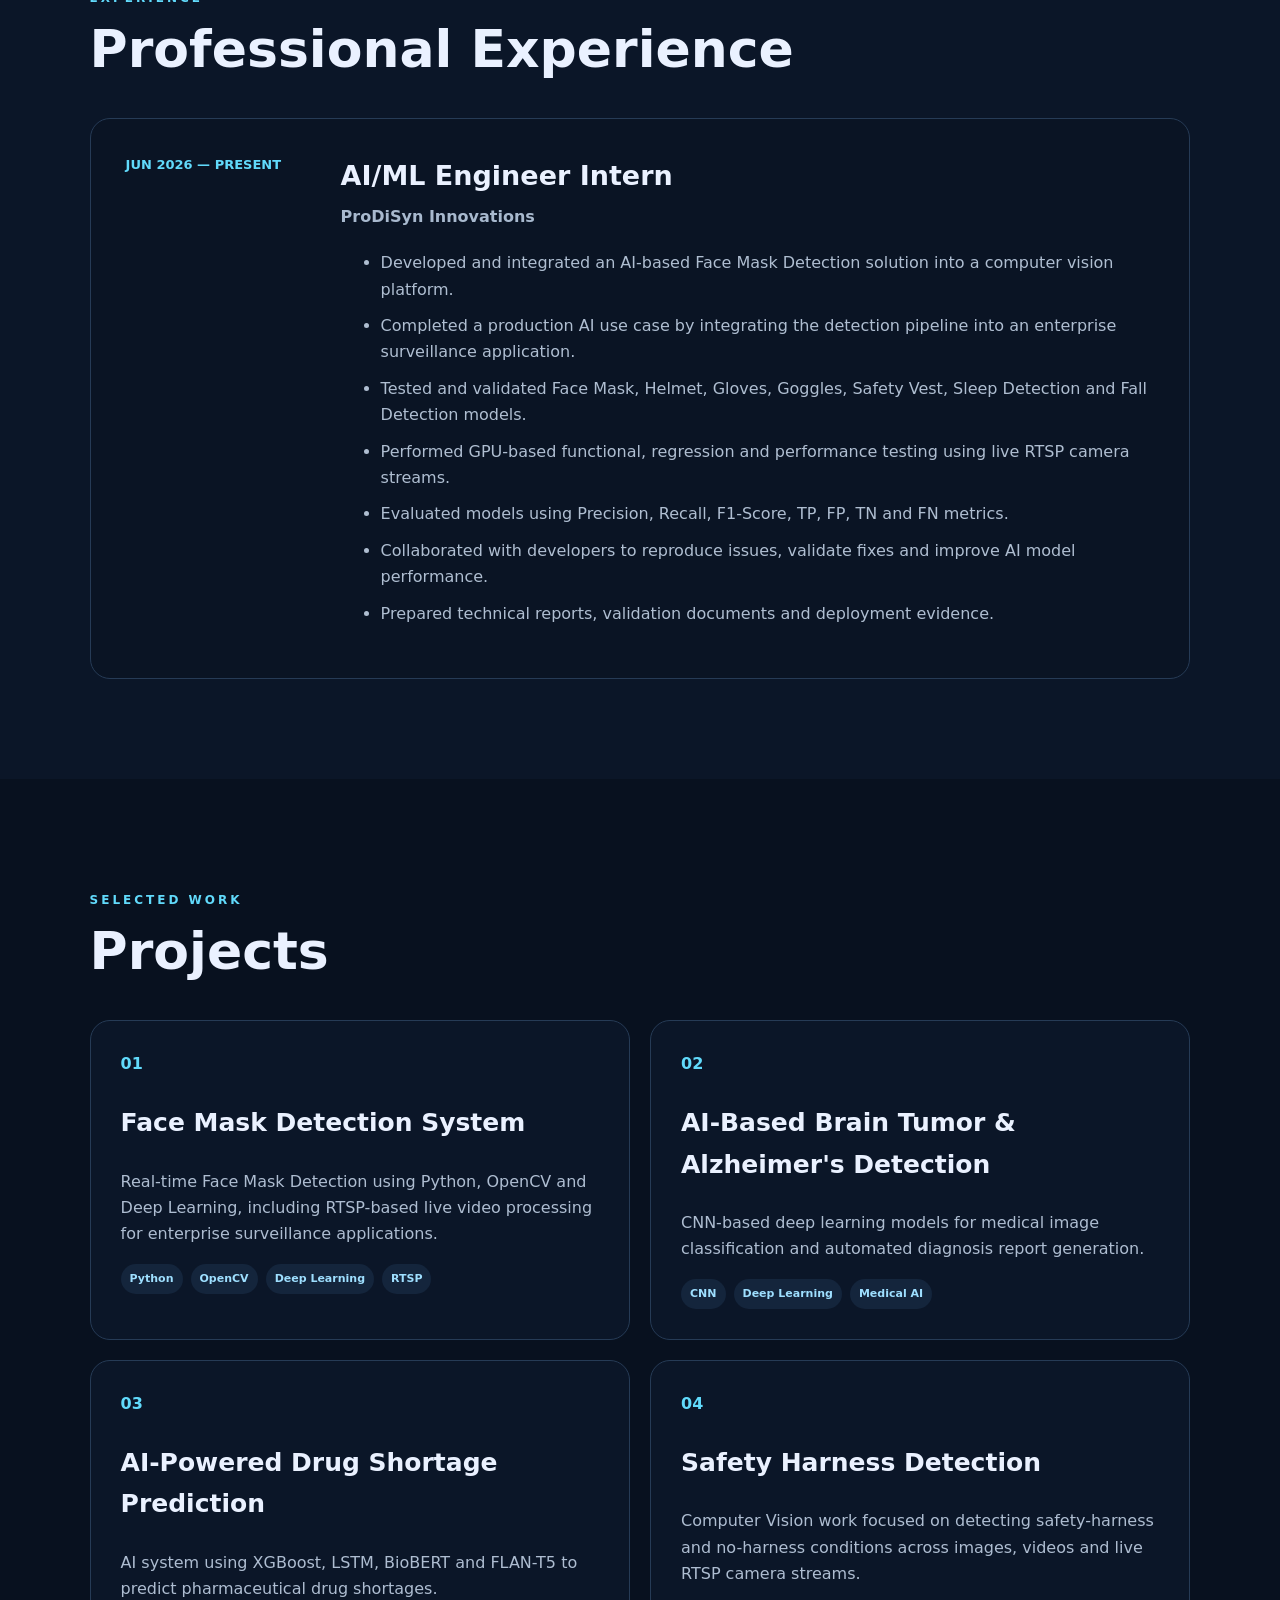
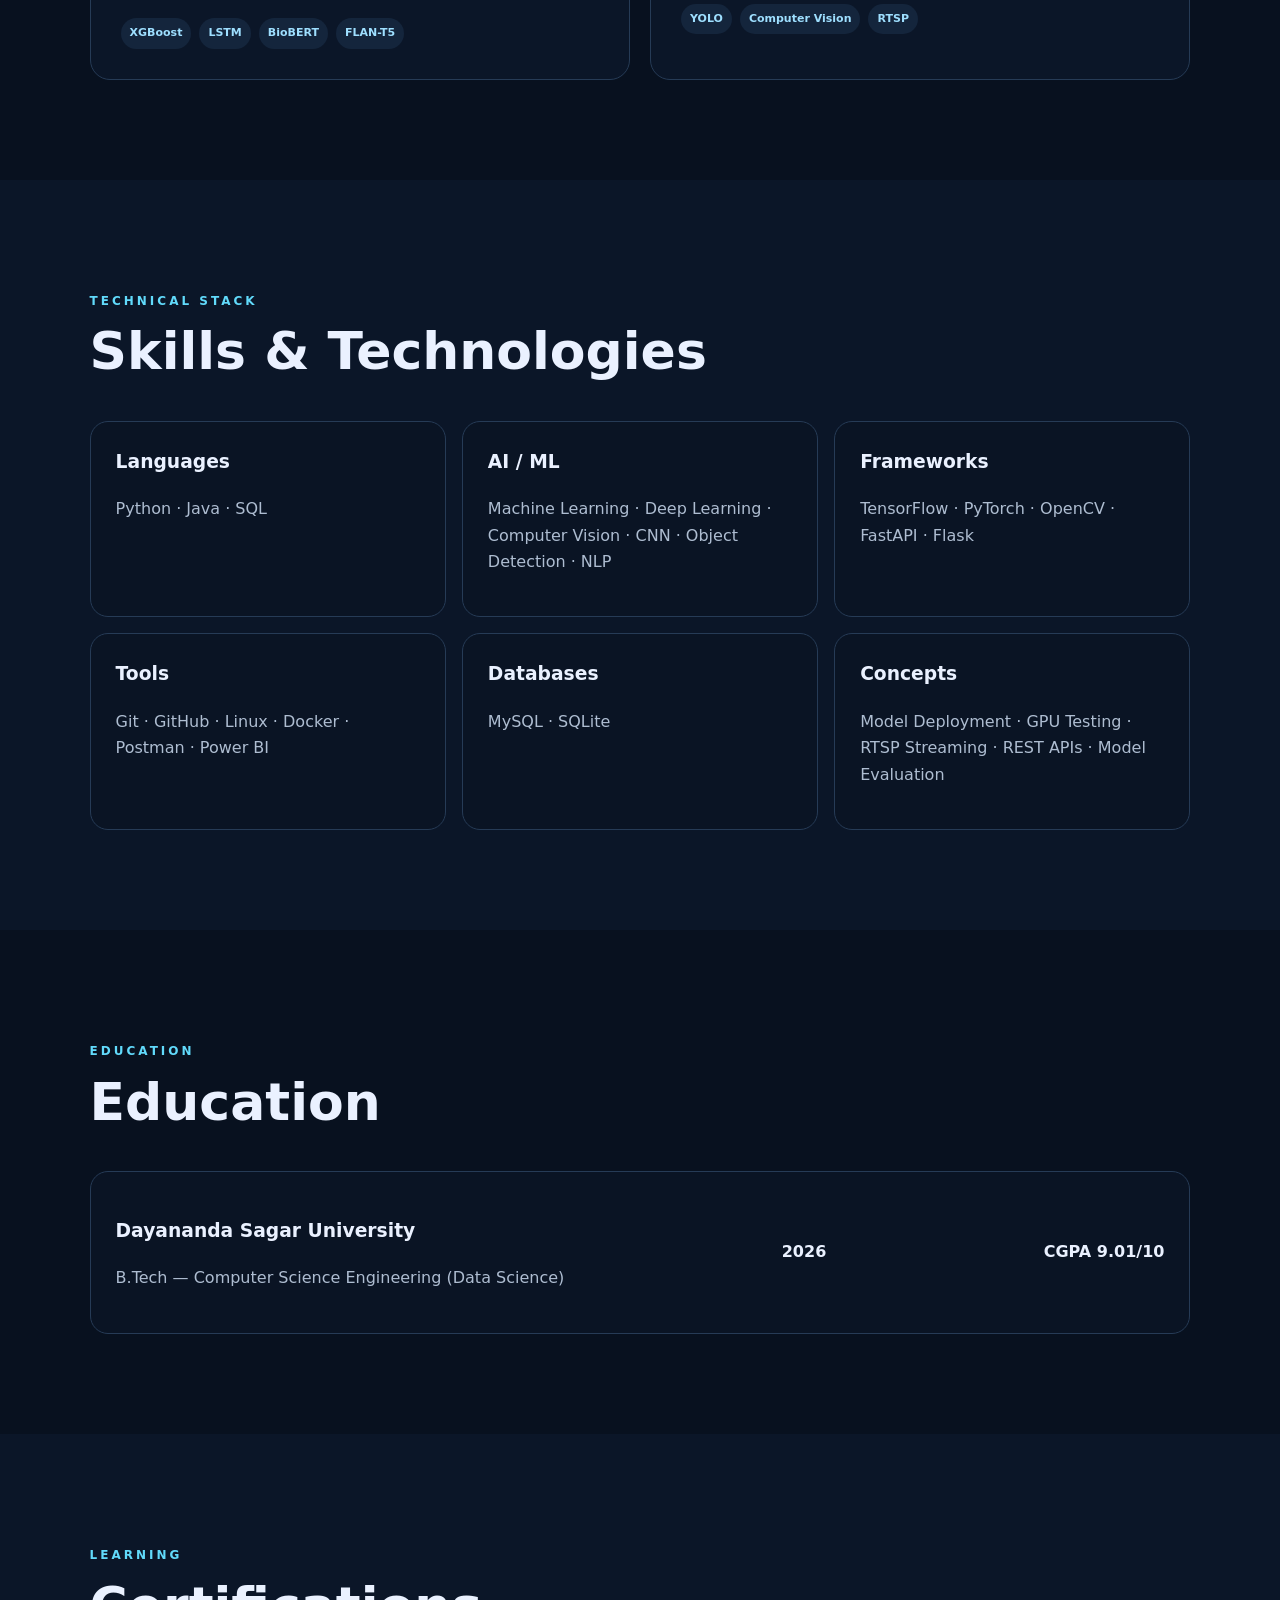
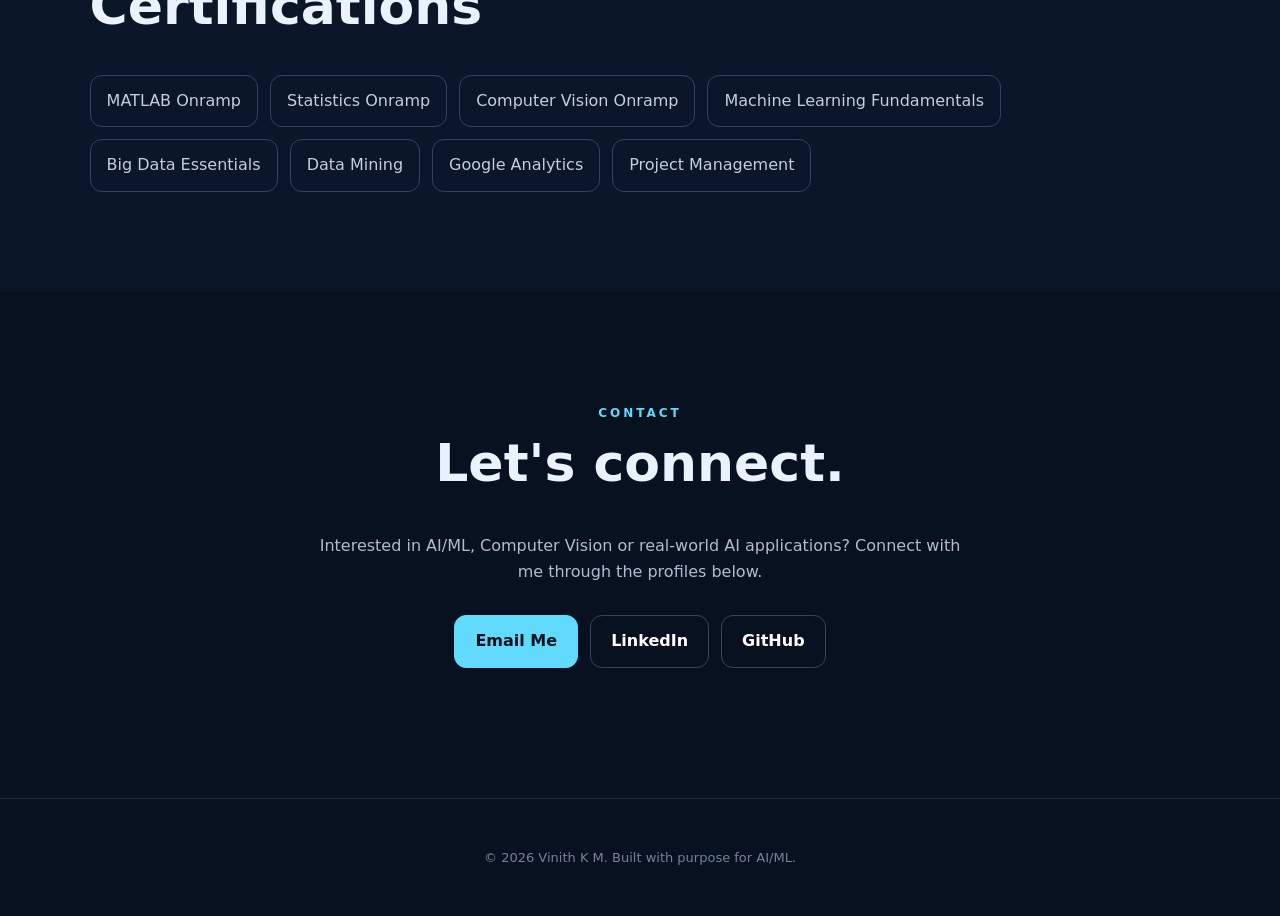
==== commit 34147764: "Update portfolio website" ====
--- a/index.html
+++ b/index.html
@@ -2,153 +2,659 @@
 <html lang="en">
 <head>
   <meta charset="utf-8">
+
   <meta name="viewport" content="width=device-width, initial-scale=1">
-  <title>Vinith K M | AI/ML Engineer | Computer Vision</title>
-  <meta name="description" content="Vinith K M is an AI/ML Engineer focused on Computer Vision, Deep Learning, RTSP video analytics, model testing and deployment.">
+
+  <title>Vinith K M | AI/ML Engineer | Computer Vision & Deep Learning</title>
+
+  <meta
+    name="description"
+    content="Vinith K M is an AI/ML Engineer specializing in Computer Vision, Deep Learning, Python, RTSP video analytics, AI model testing and deployment."
+  >
+
   <meta name="author" content="Vinith K M">
   <meta name="robots" content="index, follow">
+
   <link rel="canonical" href="https://vinithkm123.github.io/">
+
+  <!-- Open Graph / Social Sharing -->
   <meta property="og:title" content="Vinith K M | AI/ML Engineer">
-  <meta property="og:description" content="AI/ML Engineer focused on Computer Vision, Deep Learning and real-world AI solutions.">
+  <meta
+    property="og:description"
+    content="Vinith K M — AI/ML Engineer specializing in Computer Vision, Deep Learning, RTSP video analytics and AI-based solutions."
+  >
   <meta property="og:type" content="website">
   <meta property="og:url" content="https://vinithkm123.github.io/">
-  <link rel="stylesheet" href="style.css">
+  <meta property="og:site_name" content="Vinith K M Portfolio">
+
+  <!-- Person Identity Schema -->
   <script type="application/ld+json">
   {
-    "@context":"https://schema.org",
-    "@type":"Person",
-    "name":"Vinith K M",
-    "jobTitle":"AI/ML Engineer Intern",
-    "description":"AI/ML Engineer focused on Artificial Intelligence, Machine Learning, Computer Vision and Deep Learning.",
-    "url":"https://vinithkm123.github.io/",
-    "sameAs":[
-      "https://www.linkedin.com/in/vinith-k-m",
+    "@context": "https://schema.org",
+    "@type": "Person",
+    "@id": "https://vinithkm123.github.io/#person",
+    "name": "Vinith K M",
+    "url": "https://vinithkm123.github.io/",
+    "jobTitle": "AI/ML Engineer Intern",
+    "description": "Vinith K M is an AI/ML Engineer specializing in Artificial Intelligence, Machine Learning, Computer Vision, Deep Learning, RTSP video analytics, AI model testing and deployment.",
+    "sameAs": [
+      "https://www.linkedin.com/in/vinith-k-m/",
       "https://github.com/Vinithkm123"
     ],
-    "knowsAbout":[
-      "Artificial Intelligence","Machine Learning","Computer Vision","Deep Learning",
-      "Python","OpenCV","TensorFlow","PyTorch","RTSP Streaming","Object Detection"
+    "knowsAbout": [
+      "Artificial Intelligence",
+      "Machine Learning",
+      "Computer Vision",
+      "Deep Learning",
+      "Python",
+      "OpenCV",
+      "TensorFlow",
+      "PyTorch",
+      "RTSP Streaming",
+      "Object Detection",
+      "AI Model Testing",
+      "AI Model Deployment"
     ]
   }
   </script>
+
+  <!-- Website Schema -->
+  <script type="application/ld+json">
+  {
+    "@context": "https://schema.org",
+    "@type": "WebSite",
+    "@id": "https://vinithkm123.github.io/#website",
+    "name": "Vinith K M | AI/ML Engineer",
+    "url": "https://vinithkm123.github.io/",
+    "description": "Official portfolio website of Vinith K M, AI/ML Engineer specializing in Computer Vision and Deep Learning.",
+    "publisher": {
+      "@id": "https://vinithkm123.github.io/#person"
+    }
+  }
+  </script>
+
+  <link rel="stylesheet" href="style.css">
 </head>
+
 <body>
+
 <header class="nav">
-  <a class="brand" href="#home">VINITH <span>K M</span></a>
-  <button class="menu" aria-label="Open menu">☰</button>
+
+  <a class="brand" href="#home">
+    VINITH <span>K M</span>
+  </a>
+
+  <button class="menu" aria-label="Open menu">
+    ☰
+  </button>
+
   <nav>
-    <a href="#about">About</a><a href="#experience">Experience</a><a href="#projects">Projects</a>
-    <a href="#skills">Skills</a><a href="#certifications">Certifications</a><a href="#contact">Contact</a>
+    <a href="#about">About</a>
+    <a href="#experience">Experience</a>
+    <a href="#projects">Projects</a>
+    <a href="#skills">Skills</a>
+    <a href="#certifications">Certifications</a>
+    <a href="#contact">Contact</a>
   </nav>
+
 </header>
 
 <main>
+
+<!-- =========================
+     HERO SECTION
+========================= -->
+
 <section id="home" class="hero">
+
   <div class="hero-copy">
-    <p class="eyebrow">AI/ML ENGINEER • COMPUTER VISION • DEEP LEARNING</p>
-    <h1>Hi, I'm <span>Vinith K M</span>.</h1>
-    <h2>Building practical AI solutions for real-world problems.</h2>
-    <p class="lead">Computer Science Engineering (Data Science) student and AI/ML Engineer Intern with hands-on experience in Computer Vision, Deep Learning, RTSP video analytics, GPU-based model testing and deployment.</p>
+
+    <p class="eyebrow">
+      VINITH K M • AI/ML ENGINEER • COMPUTER VISION • DEEP LEARNING
+    </p>
+
+    <h1>
+      Hi, I'm <span>Vinith K M</span>.
+    </h1>
+
+    <h2>
+      AI/ML Engineer building practical Computer Vision and Deep Learning solutions.
+    </h2>
+
+    <p class="lead">
+      Computer Science Engineering (Data Science) student and AI/ML Engineer Intern
+      with hands-on experience in Computer Vision, Deep Learning, RTSP video analytics,
+      GPU-based model testing and deployment.
+    </p>
+
     <div class="actions">
-      <a class="btn primary" href="#projects">View Projects</a>
-      <a class="btn" href="#contact">Connect With Me</a>
-    </div>
+
+      <a class="btn primary" href="#projects">
+        View Projects
+      </a>
+
+      <a class="btn" href="#contact">
+        Connect With Me
+      </a>
+
+    </div>
+
     <div class="quick">
-      <span>📍 Bengaluru, Karnataka, India</span>
-      <span>🎓 CGPA 9.01/10</span>
-    </div>
-  </div>
+
+      <span>
+        📍 Bengaluru, Karnataka, India
+      </span>
+
+      <span>
+        🎓 CGPA 9.01/10
+      </span>
+
+    </div>
+
+  </div>
+
+
   <div class="hero-card">
-    <div class="avatar">VKM</div>
-    <p>VINITH K M</p>
-    <small>AI/ML Engineer Intern</small>
-    <div class="stats"><div><b>AI/ML</b><span>Focus</span></div><div><b>CV</b><span>Specialty</span></div><div><b>RTSP</b><span>Analytics</span></div></div>
-  </div>
-</section>
+
+    <div class="avatar">
+      VKM
+    </div>
+
+    <p>
+      VINITH K M
+    </p>
+
+    <small>
+      AI/ML Engineer Intern
+    </small>
+
+    <div class="stats">
+
+      <div>
+        <b>AI/ML</b>
+        <span>Focus</span>
+      </div>
+
+      <div>
+        <b>CV</b>
+        <span>Specialty</span>
+      </div>
+
+      <div>
+        <b>RTSP</b>
+        <span>Analytics</span>
+      </div>
+
+    </div>
+
+  </div>
+
+</section>
+
+
+<!-- =========================
+     ABOUT
+========================= -->
 
 <section id="about" class="section">
-  <p class="eyebrow">ABOUT</p>
-  <h2>Engineering AI that works in the real world.</h2>
+
+  <p class="eyebrow">
+    ABOUT
+  </p>
+
+  <h2>
+    Engineering AI that works in the real world.
+  </h2>
+
   <div class="two-col">
-    <p>I'm Vinith K M, a Computer Science Engineering (Data Science) student with hands-on experience in Artificial Intelligence, Machine Learning, Computer Vision and Deep Learning. I currently work as an AI/ML Engineer Intern, developing and integrating AI-powered computer vision solutions into enterprise applications.</p>
-    <p>My experience includes Face Mask Detection, PPE Detection, RTSP video analytics, GPU-based AI model testing and deployment. I enjoy building, testing and validating AI systems and turning models into practical applications.</p>
-  </div>
-</section>
+
+    <p>
+      I'm Vinith K M, a Computer Science Engineering (Data Science) student
+      with hands-on experience in Artificial Intelligence, Machine Learning,
+      Computer Vision and Deep Learning. I currently work as an AI/ML Engineer
+      Intern, developing and integrating AI-powered computer vision solutions
+      into enterprise applications.
+    </p>
+
+    <p>
+      My experience includes Face Mask Detection, PPE Detection, RTSP video
+      analytics, GPU-based AI model testing and deployment. I enjoy building,
+      testing and validating AI systems and turning models into practical
+      applications.
+    </p>
+
+  </div>
+
+</section>
+
+
+<!-- =========================
+     EXPERIENCE
+========================= -->
 
 <section id="experience" class="section alt">
-  <p class="eyebrow">EXPERIENCE</p>
-  <h2>Professional Experience</h2>
+
+  <p class="eyebrow">
+    EXPERIENCE
+  </p>
+
+  <h2>
+    Professional Experience
+  </h2>
+
   <article class="timeline-card">
-    <div class="date">JUN 2026 — PRESENT</div>
-    <div>
-      <h3>AI/ML Engineer Intern</h3>
-      <h4>ProDiSyn Innovations</h4>
+
+    <div class="date">
+      JUN 2026 — PRESENT
+    </div>
+
+    <div>
+
+      <h3>
+        AI/ML Engineer Intern
+      </h3>
+
+      <h4>
+        ProDiSyn Innovations
+      </h4>
+
       <ul>
-        <li>Developed and integrated an AI-based Face Mask Detection solution into a computer vision platform.</li>
-        <li>Completed a production AI use case by integrating the detection pipeline into an enterprise surveillance application.</li>
-        <li>Tested and validated Face Mask, Helmet, Gloves, Goggles, Safety Vest, Sleep Detection and Fall Detection models.</li>
-        <li>Performed GPU-based functional, regression and performance testing using live RTSP camera streams.</li>
-        <li>Evaluated models using Precision, Recall, F1-Score, TP, FP, TN and FN metrics.</li>
-        <li>Collaborated with developers to reproduce issues, validate fixes and improve AI model performance.</li>
-        <li>Prepared technical reports, validation documents and deployment evidence.</li>
+
+        <li>
+          Developed and integrated an AI-based Face Mask Detection solution
+          into a computer vision platform.
+        </li>
+
+        <li>
+          Completed a production AI use case by integrating the detection
+          pipeline into an enterprise surveillance application.
+        </li>
+
+        <li>
+          Tested and validated Face Mask, Helmet, Gloves, Goggles, Safety Vest,
+          Sleep Detection and Fall Detection models.
+        </li>
+
+        <li>
+          Performed GPU-based functional, regression and performance testing
+          using live RTSP camera streams.
+        </li>
+
+        <li>
+          Evaluated models using Precision, Recall, F1-Score, TP, FP, TN
+          and FN metrics.
+        </li>
+
+        <li>
+          Collaborated with developers to reproduce issues, validate fixes
+          and improve AI model performance.
+        </li>
+
+        <li>
+          Prepared technical reports, validation documents and deployment evidence.
+        </li>
+
       </ul>
-    </div>
+
+    </div>
+
   </article>
-</section>
+
+</section>
+
+
+<!-- =========================
+     PROJECTS
+========================= -->
 
 <section id="projects" class="section">
-  <p class="eyebrow">SELECTED WORK</p>
-  <h2>Projects</h2>
+
+  <p class="eyebrow">
+    SELECTED WORK
+  </p>
+
+  <h2>
+    Projects
+  </h2>
+
   <div class="grid">
-    <article class="project"><span>01</span><h3>Face Mask Detection System</h3><p>Real-time Face Mask Detection using Python, OpenCV and Deep Learning, including RTSP-based live video processing for enterprise surveillance applications.</p><div class="tags"><b>Python</b><b>OpenCV</b><b>Deep Learning</b><b>RTSP</b></div></article>
-    <article class="project"><span>02</span><h3>AI-Based Brain Tumor & Alzheimer's Detection</h3><p>CNN-based deep learning models for medical image classification and automated diagnosis report generation.</p><div class="tags"><b>CNN</b><b>Deep Learning</b><b>Medical AI</b></div></article>
-    <article class="project"><span>03</span><h3>AI-Powered Drug Shortage Prediction</h3><p>AI system using XGBoost, LSTM, BioBERT and FLAN-T5 to predict pharmaceutical drug shortages.</p><div class="tags"><b>XGBoost</b><b>LSTM</b><b>BioBERT</b><b>FLAN-T5</b></div></article>
-    <article class="project"><span>04</span><h3>Safety Harness Detection</h3><p>Computer Vision work focused on detecting safety-harness and no-harness conditions across images, videos and live RTSP camera streams.</p><div class="tags"><b>YOLO</b><b>Computer Vision</b><b>RTSP</b></div></article>
-  </div>
-</section>
+
+    <article class="project">
+
+      <span>01</span>
+
+      <h3>
+        Face Mask Detection System
+      </h3>
+
+      <p>
+        Real-time Face Mask Detection using Python, OpenCV and Deep Learning,
+        including RTSP-based live video processing for enterprise surveillance
+        applications.
+      </p>
+
+      <div class="tags">
+        <b>Python</b>
+        <b>OpenCV</b>
+        <b>Deep Learning</b>
+        <b>RTSP</b>
+      </div>
+
+    </article>
+
+
+    <article class="project">
+
+      <span>02</span>
+
+      <h3>
+        AI-Based Brain Tumor & Alzheimer's Detection
+      </h3>
+
+      <p>
+        CNN-based deep learning models for medical image classification
+        and automated diagnosis report generation.
+      </p>
+
+      <div class="tags">
+        <b>CNN</b>
+        <b>Deep Learning</b>
+        <b>Medical AI</b>
+      </div>
+
+    </article>
+
+
+    <article class="project">
+
+      <span>03</span>
+
+      <h3>
+        AI-Powered Drug Shortage Prediction
+      </h3>
+
+      <p>
+        AI system using XGBoost, LSTM, BioBERT and FLAN-T5 to predict
+        pharmaceutical drug shortages.
+      </p>
+
+      <div class="tags">
+        <b>XGBoost</b>
+        <b>LSTM</b>
+        <b>BioBERT</b>
+        <b>FLAN-T5</b>
+      </div>
+
+    </article>
+
+
+    <article class="project">
+
+      <span>04</span>
+
+      <h3>
+        Safety Harness Detection
+      </h3>
+
+      <p>
+        Computer Vision work focused on detecting safety-harness and
+        no-harness conditions across images, videos and live RTSP camera streams.
+      </p>
+
+      <div class="tags">
+        <b>YOLO</b>
+        <b>Computer Vision</b>
+        <b>RTSP</b>
+      </div>
+
+    </article>
+
+  </div>
+
+</section>
+
+
+<!-- =========================
+     SKILLS
+========================= -->
 
 <section id="skills" class="section alt">
-  <p class="eyebrow">TECHNICAL STACK</p>
-  <h2>Skills & Technologies</h2>
+
+  <p class="eyebrow">
+    TECHNICAL STACK
+  </p>
+
+  <h2>
+    Skills & Technologies
+  </h2>
+
   <div class="skill-groups">
-    <div><h3>Languages</h3><p>Python · Java · SQL</p></div>
-    <div><h3>AI / ML</h3><p>Machine Learning · Deep Learning · Computer Vision · CNN · Object Detection · NLP</p></div>
-    <div><h3>Frameworks</h3><p>TensorFlow · PyTorch · OpenCV · FastAPI · Flask</p></div>
-    <div><h3>Tools</h3><p>Git · GitHub · Linux · Docker · Postman · Power BI</p></div>
-    <div><h3>Databases</h3><p>MySQL · SQLite</p></div>
-    <div><h3>Concepts</h3><p>Model Deployment · GPU Testing · RTSP Streaming · REST APIs · Model Evaluation</p></div>
-  </div>
-</section>
+
+    <div>
+      <h3>
+        Languages
+      </h3>
+      <p>
+        Python · Java · SQL
+      </p>
+    </div>
+
+
+    <div>
+      <h3>
+        AI / ML
+      </h3>
+      <p>
+        Machine Learning · Deep Learning · Computer Vision · CNN · Object Detection · NLP
+      </p>
+    </div>
+
+
+    <div>
+      <h3>
+        Frameworks
+      </h3>
+      <p>
+        TensorFlow · PyTorch · OpenCV · FastAPI · Flask
+      </p>
+    </div>
+
+
+    <div>
+      <h3>
+        Tools
+      </h3>
+      <p>
+        Git · GitHub · Linux · Docker · Postman · Power BI
+      </p>
+    </div>
+
+
+    <div>
+      <h3>
+        Databases
+      </h3>
+      <p>
+        MySQL · SQLite
+      </p>
+    </div>
+
+
+    <div>
+      <h3>
+        Concepts
+      </h3>
+      <p>
+        Model Deployment · GPU Testing · RTSP Streaming · REST APIs · Model Evaluation
+      </p>
+    </div>
+
+  </div>
+
+</section>
+
+
+<!-- =========================
+     EDUCATION
+========================= -->
 
 <section id="education" class="section">
-  <p class="eyebrow">EDUCATION</p>
-  <h2>Education</h2>
-  <div class="education-card"><div><h3>Dayananda Sagar University</h3><p>B.Tech — Computer Science Engineering (Data Science)</p></div><strong>2026</strong><b>CGPA 9.01/10</b></div>
-</section>
+
+  <p class="eyebrow">
+    EDUCATION
+  </p>
+
+  <h2>
+    Education
+  </h2>
+
+  <div class="education-card">
+
+    <div>
+
+      <h3>
+        Dayananda Sagar University
+      </h3>
+
+      <p>
+        B.Tech — Computer Science Engineering (Data Science)
+      </p>
+
+    </div>
+
+    <strong>
+      2026
+    </strong>
+
+    <b>
+      CGPA 9.01/10
+    </b>
+
+  </div>
+
+</section>
+
+
+<!-- =========================
+     CERTIFICATIONS
+========================= -->
 
 <section id="certifications" class="section alt">
-  <p class="eyebrow">LEARNING</p>
-  <h2>Certifications</h2>
+
+  <p class="eyebrow">
+    LEARNING
+  </p>
+
+  <h2>
+    Certifications
+  </h2>
+
   <div class="certs">
-    <span>MATLAB Onramp</span><span>Statistics Onramp</span><span>Computer Vision Onramp</span>
-    <span>Machine Learning Fundamentals</span><span>Big Data Essentials</span><span>Data Mining</span>
-    <span>Google Analytics</span><span>Project Management</span>
-  </div>
-</section>
+
+    <span>
+      MATLAB Onramp
+    </span>
+
+    <span>
+      Statistics Onramp
+    </span>
+
+    <span>
+      Computer Vision Onramp
+    </span>
+
+    <span>
+      Machine Learning Fundamentals
+    </span>
+
+    <span>
+      Big Data Essentials
+    </span>
+
+    <span>
+      Data Mining
+    </span>
+
+    <span>
+      Google Analytics
+    </span>
+
+    <span>
+      Project Management
+    </span>
+
+  </div>
+
+</section>
+
+
+<!-- =========================
+     CONTACT
+========================= -->
 
 <section id="contact" class="section contact">
-  <p class="eyebrow">CONTACT</p>
-  <h2>Let's connect.</h2>
-  <p>Interested in AI/ML, Computer Vision or real-world AI applications? Connect with me through the profiles below.</p>
+
+  <p class="eyebrow">
+    CONTACT
+  </p>
+
+  <h2>
+    Let's connect.
+  </h2>
+
+  <p>
+    Interested in AI/ML, Computer Vision or real-world AI applications?
+    Connect with me through the profiles below.
+  </p>
+
   <div class="actions">
-    <a class="btn primary" href="mailto:vinithkm0@gmail.com">Email Me</a>
-    <a class="btn" href="https://www.linkedin.com/in/vinith-k-m">LinkedIn</a>
-    <a class="btn" href="https://github.com/Vinithkm123">GitHub</a>
-  </div>
-</section>
+
+    <a
+      class="btn primary"
+      href="mailto:vinithkm0@gmail.com"
+    >
+      Email Me
+    </a>
+
+    <a
+      class="btn"
+      href="https://www.linkedin.com/in/vinith-k-m/"
+      target="_blank"
+      rel="noopener noreferrer"
+    >
+      LinkedIn
+    </a>
+
+    <a
+      class="btn"
+      href="https://github.com/Vinithkm123"
+      target="_blank"
+      rel="noopener noreferrer"
+    >
+      GitHub
+    </a>
+
+  </div>
+
+</section>
+
 </main>
 
-<footer><p>© 2026 Vinith K M. Built with purpose for AI/ML.</p></footer>
+
+<!-- =========================
+     FOOTER
+========================= --> 
+
+<footer>
+
+  <p>
+    © 2026 Vinith K M. Built with purpose for AI/ML.
+  </p>
+
+</footer>
+
+
 <script src="script.js"></script>
+
 </body>
 </html>
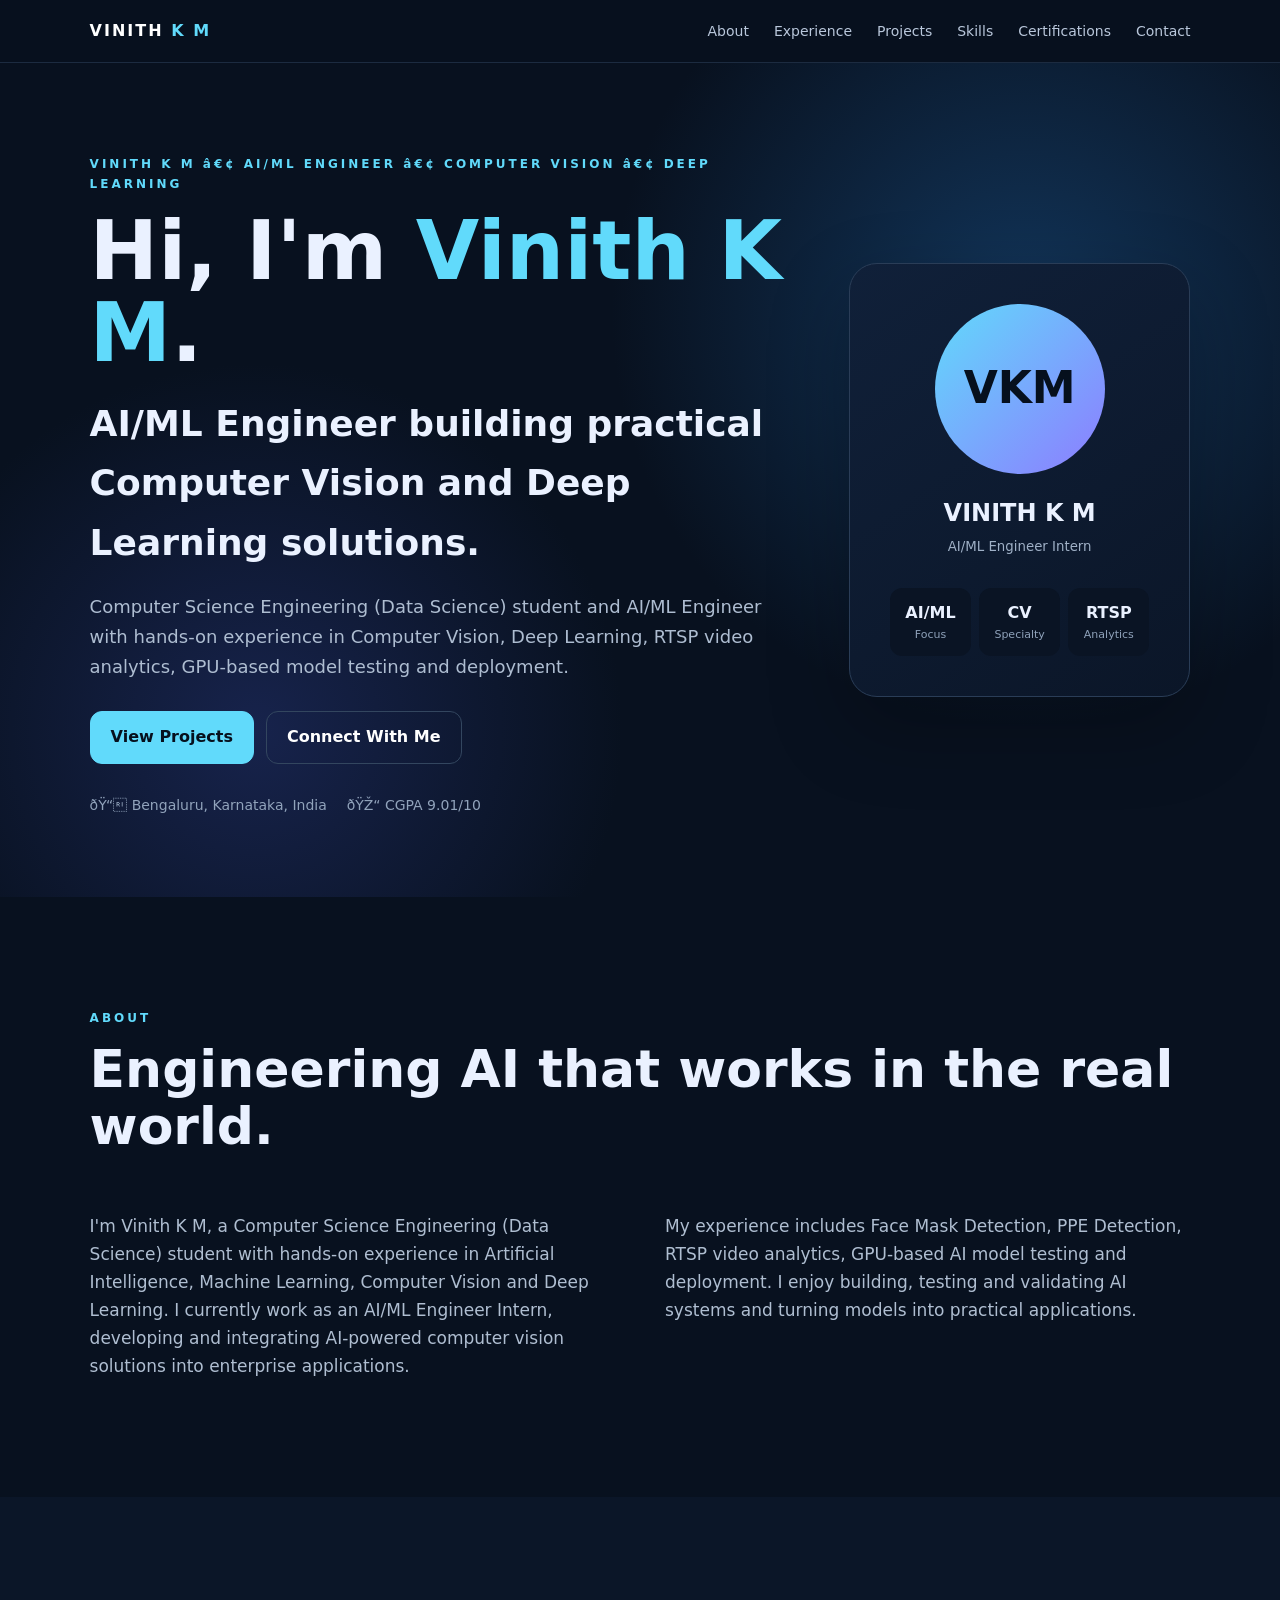
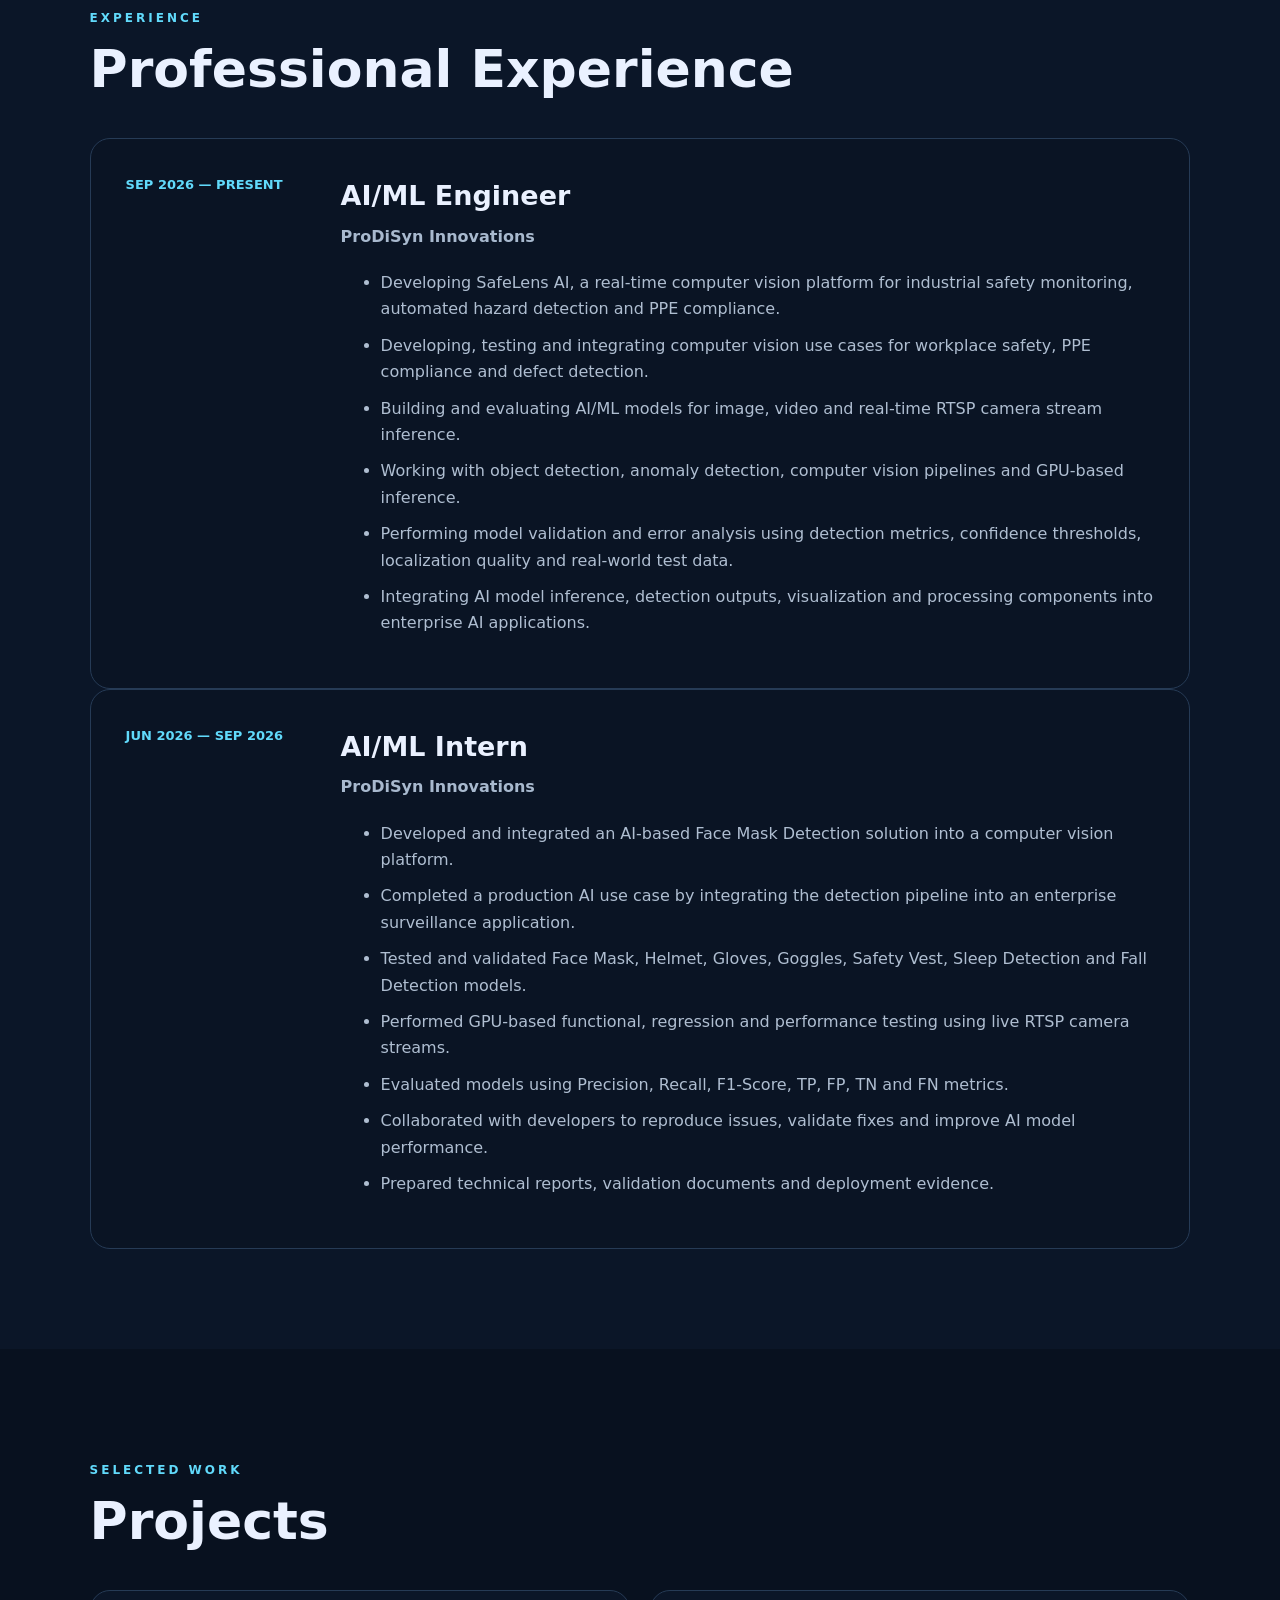
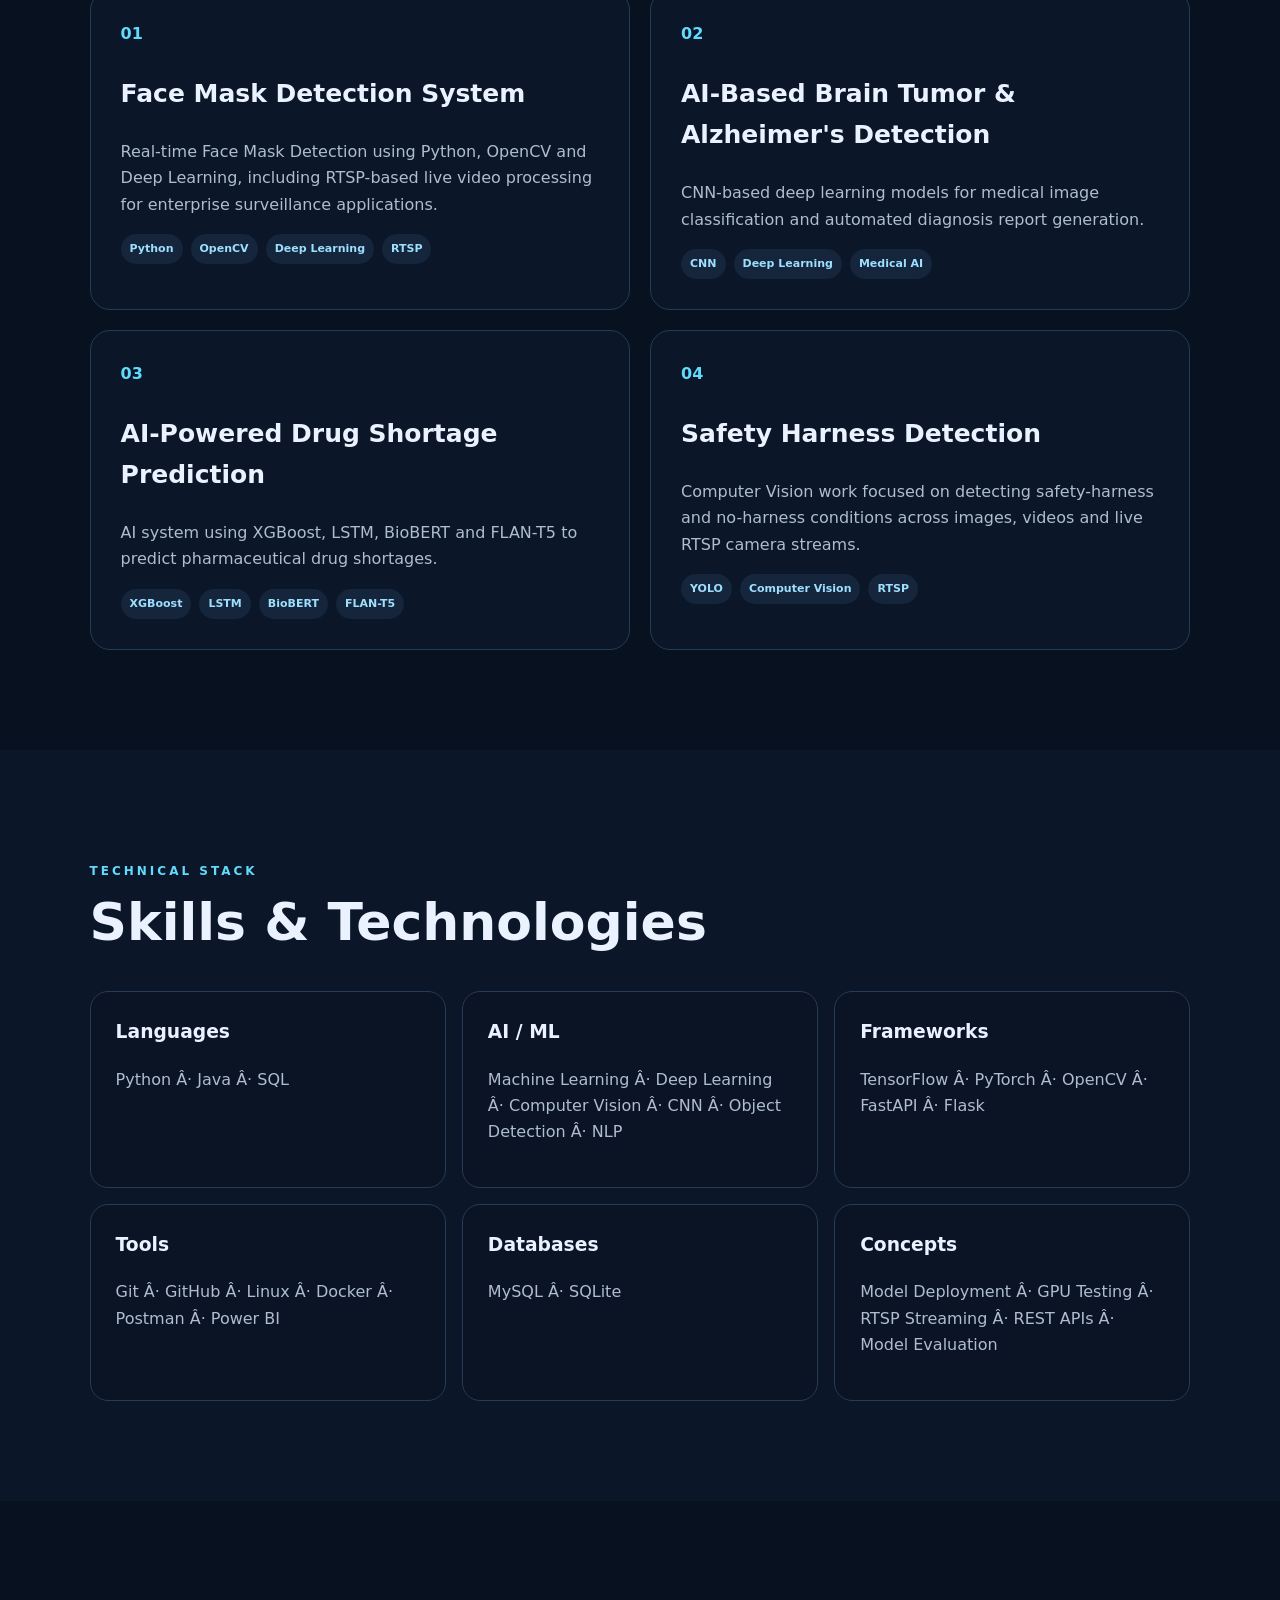
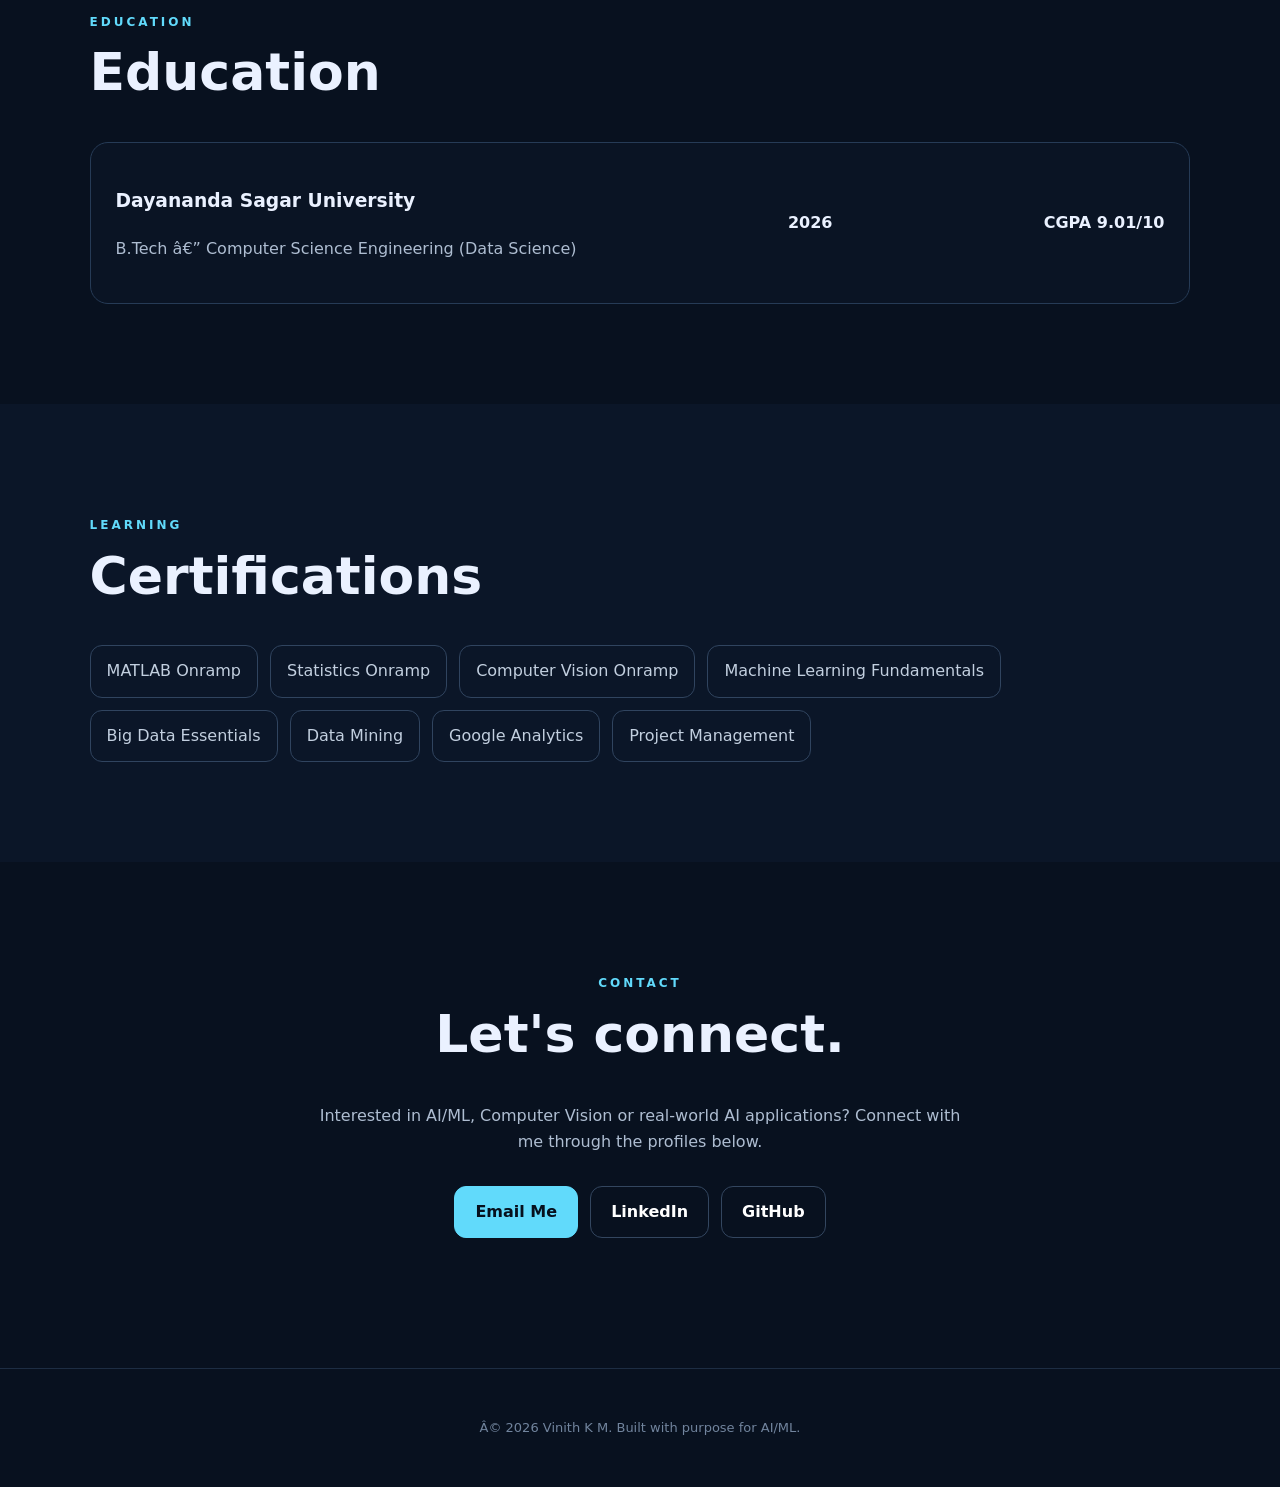
==== commit a882b6f3: "Update portfolio for AI/ML Engineer promotion" ====
--- a/index.html
+++ b/index.html
@@ -1,4 +1,4 @@
-<!doctype html>
+﻿<!doctype html>
 <html lang="en">
 <head>
   <meta charset="utf-8">
@@ -21,7 +21,7 @@
   <meta property="og:title" content="Vinith K M | AI/ML Engineer">
   <meta
     property="og:description"
-    content="Vinith K M — AI/ML Engineer specializing in Computer Vision, Deep Learning, RTSP video analytics and AI-based solutions."
+    content="Vinith K M â€” AI/ML Engineer specializing in Computer Vision, Deep Learning, RTSP video analytics and AI-based solutions."
   >
   <meta property="og:type" content="website">
   <meta property="og:url" content="https://vinithkm123.github.io/">
@@ -35,7 +35,7 @@
     "@id": "https://vinithkm123.github.io/#person",
     "name": "Vinith K M",
     "url": "https://vinithkm123.github.io/",
-    "jobTitle": "AI/ML Engineer Intern",
+    "jobTitle": "AI/ML Engineer",
     "description": "Vinith K M is an AI/ML Engineer specializing in Artificial Intelligence, Machine Learning, Computer Vision, Deep Learning, RTSP video analytics, AI model testing and deployment.",
     "sameAs": [
       "https://www.linkedin.com/in/vinith-k-m/",
@@ -85,7 +85,7 @@
   </a>
 
   <button class="menu" aria-label="Open menu">
-    ☰
+    â˜°
   </button>
 
   <nav>
@@ -110,7 +110,7 @@
   <div class="hero-copy">
 
     <p class="eyebrow">
-      VINITH K M • AI/ML ENGINEER • COMPUTER VISION • DEEP LEARNING
+      VINITH K M â€¢ AI/ML ENGINEER â€¢ COMPUTER VISION â€¢ DEEP LEARNING
     </p>
 
     <h1>
@@ -122,7 +122,7 @@
     </h2>
 
     <p class="lead">
-      Computer Science Engineering (Data Science) student and AI/ML Engineer Intern
+      Computer Science Engineering (Data Science) student and AI/ML Engineer
       with hands-on experience in Computer Vision, Deep Learning, RTSP video analytics,
       GPU-based model testing and deployment.
     </p>
@@ -142,11 +142,11 @@
     <div class="quick">
 
       <span>
-        📍 Bengaluru, Karnataka, India
+        ðŸ“ Bengaluru, Karnataka, India
       </span>
 
       <span>
-        🎓 CGPA 9.01/10
+        ðŸŽ“ CGPA 9.01/10
       </span>
 
     </div>
@@ -242,16 +242,18 @@
     Professional Experience
   </h2>
 
+  <!-- Current Role -->
+
   <article class="timeline-card">
 
     <div class="date">
-      JUN 2026 — PRESENT
-    </div>
-
-    <div>
-
-      <h3>
-        AI/ML Engineer Intern
+      SEP 2026 — PRESENT
+    </div>
+
+    <div>
+
+      <h3>
+        AI/ML Engineer
       </h3>
 
       <h4>
@@ -261,6 +263,62 @@
       <ul>
 
         <li>
+          Developing SafeLens AI, a real-time computer vision platform for
+          industrial safety monitoring, automated hazard detection and PPE compliance.
+        </li>
+
+        <li>
+          Developing, testing and integrating computer vision use cases for
+          workplace safety, PPE compliance and defect detection.
+        </li>
+
+        <li>
+          Building and evaluating AI/ML models for image, video and real-time
+          RTSP camera stream inference.
+        </li>
+
+        <li>
+          Working with object detection, anomaly detection, computer vision
+          pipelines and GPU-based inference.
+        </li>
+
+        <li>
+          Performing model validation and error analysis using detection metrics,
+          confidence thresholds, localization quality and real-world test data.
+        </li>
+
+        <li>
+          Integrating AI model inference, detection outputs, visualization and
+          processing components into enterprise AI applications.
+        </li>
+
+      </ul>
+
+    </div>
+
+  </article>
+
+  <!-- Previous Role -->
+
+  <article class="timeline-card">
+
+    <div class="date">
+      JUN 2026 — SEP 2026
+    </div>
+
+    <div>
+
+      <h3>
+        AI/ML Intern
+      </h3>
+
+      <h4>
+        ProDiSyn Innovations
+      </h4>
+
+      <ul>
+
+        <li>
           Developed and integrated an AI-based Face Mask Detection solution
           into a computer vision platform.
         </li>
@@ -301,11 +359,6 @@
   </article>
 
 </section>
-
-
-<!-- =========================
-     PROJECTS
-========================= -->
 
 <section id="projects" class="section">
 
@@ -435,7 +488,7 @@
         Languages
       </h3>
       <p>
-        Python · Java · SQL
+        Python Â· Java Â· SQL
       </p>
     </div>
 
@@ -445,7 +498,7 @@
         AI / ML
       </h3>
       <p>
-        Machine Learning · Deep Learning · Computer Vision · CNN · Object Detection · NLP
+        Machine Learning Â· Deep Learning Â· Computer Vision Â· CNN Â· Object Detection Â· NLP
       </p>
     </div>
 
@@ -455,7 +508,7 @@
         Frameworks
       </h3>
       <p>
-        TensorFlow · PyTorch · OpenCV · FastAPI · Flask
+        TensorFlow Â· PyTorch Â· OpenCV Â· FastAPI Â· Flask
       </p>
     </div>
 
@@ -465,7 +518,7 @@
         Tools
       </h3>
       <p>
-        Git · GitHub · Linux · Docker · Postman · Power BI
+        Git Â· GitHub Â· Linux Â· Docker Â· Postman Â· Power BI
       </p>
     </div>
 
@@ -475,7 +528,7 @@
         Databases
       </h3>
       <p>
-        MySQL · SQLite
+        MySQL Â· SQLite
       </p>
     </div>
 
@@ -485,7 +538,7 @@
         Concepts
       </h3>
       <p>
-        Model Deployment · GPU Testing · RTSP Streaming · REST APIs · Model Evaluation
+        Model Deployment Â· GPU Testing Â· RTSP Streaming Â· REST APIs Â· Model Evaluation
       </p>
     </div>
 
@@ -517,7 +570,7 @@
       </h3>
 
       <p>
-        B.Tech — Computer Science Engineering (Data Science)
+        B.Tech â€” Computer Science Engineering (Data Science)
       </p>
 
     </div>
@@ -648,7 +701,7 @@
 <footer>
 
   <p>
-    © 2026 Vinith K M. Built with purpose for AI/ML.
+    Â© 2026 Vinith K M. Built with purpose for AI/ML.
   </p>
 
 </footer>
@@ -657,4 +710,4 @@
 <script src="script.js"></script>
 
 </body>
-</html>+</html>
